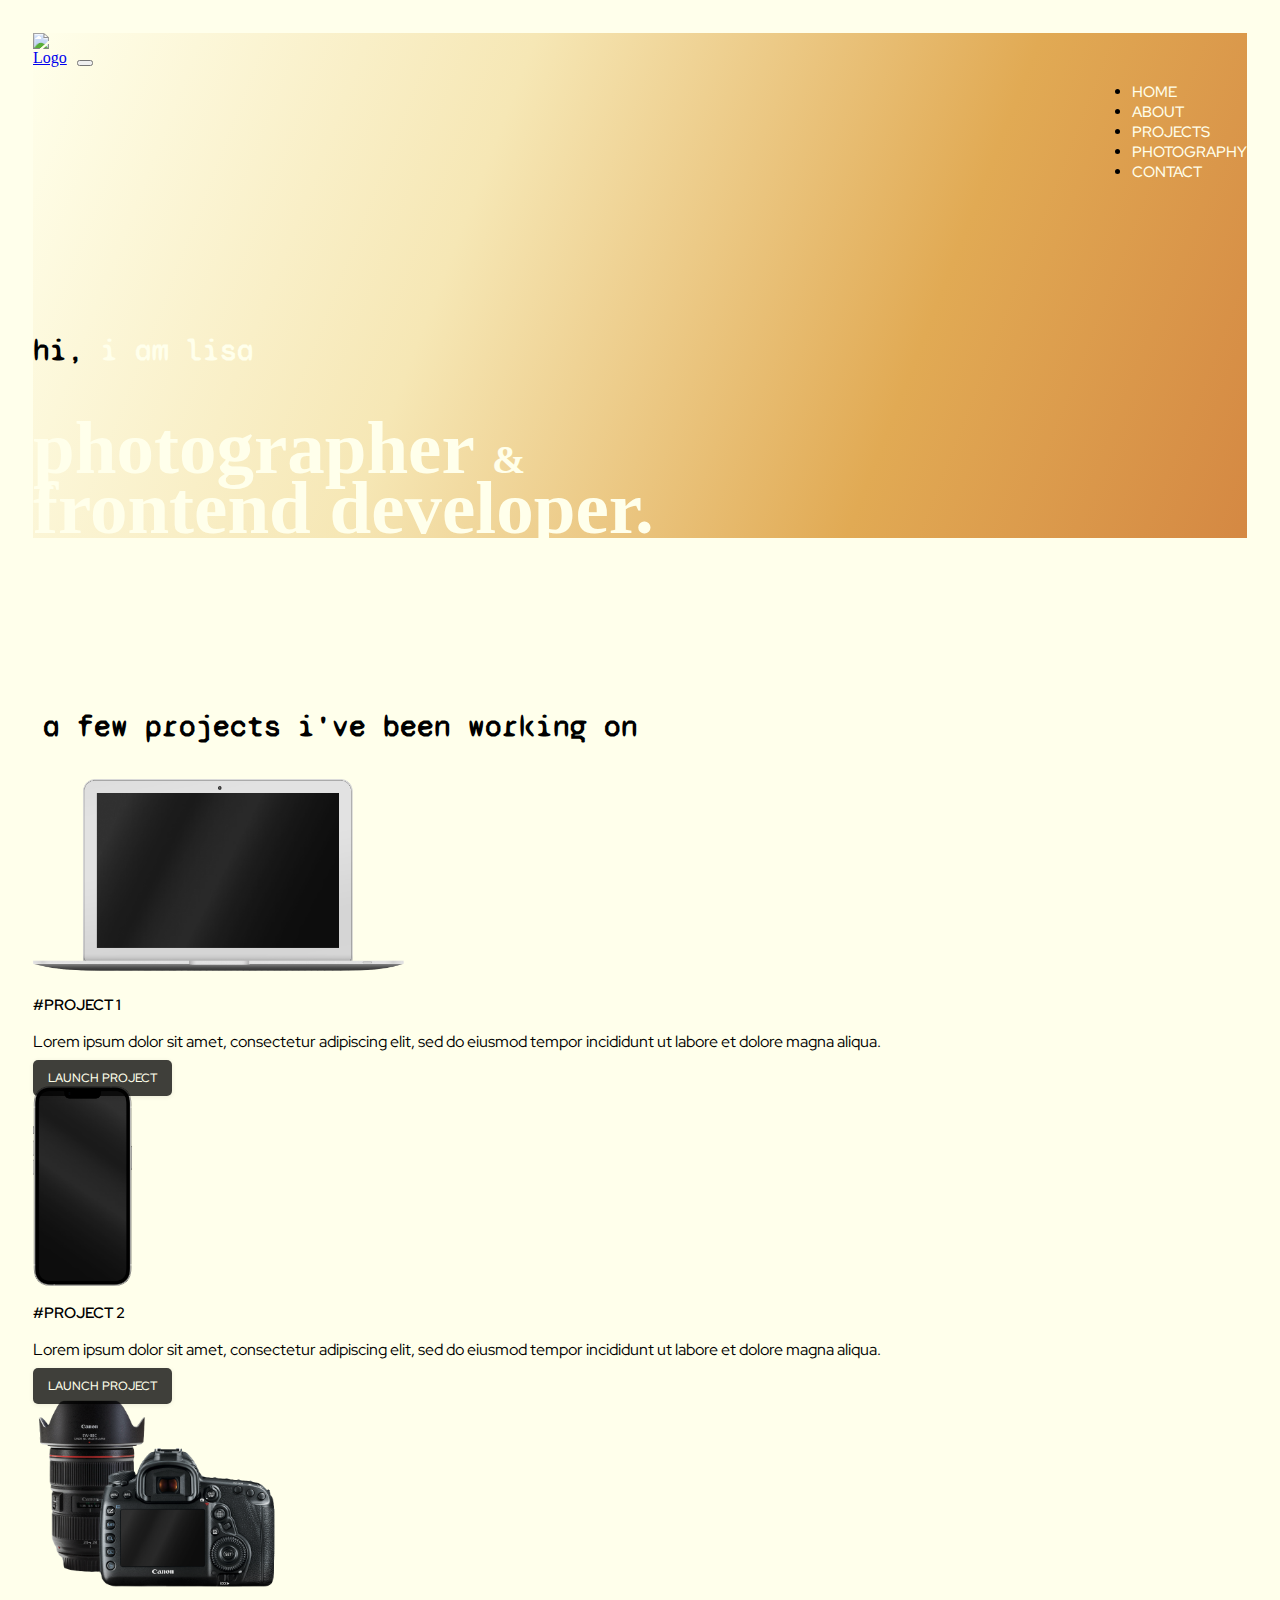
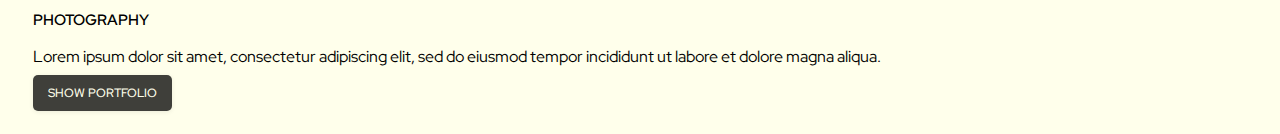
==== index.html @ 89e9486d "(index) html clean up" ====
<!DOCTYPE html>
<html lang="en">
  <head>
    <meta charset="UTF-8" />
    <meta name="viewport" content="width=device-width, initial-scale=1.0" />
    <link
      href="https://cdn.jsdelivr.net/npm/bootstrap@5.3.2/dist/css/bootstrap.min.css"
      rel="stylesheet"
      integrity="sha384-T3c6CoIi6uLrA9TneNEoa7RxnatzjcDSCmG1MXxSR1GAsXEV/Dwwykc2MPK8M2HN"
      crossorigin="anonymous"
    />
    <link rel="preconnect" href="https://fonts.googleapis.com" />
    <link rel="preconnect" href="https://fonts.gstatic.com" crossorigin />
    <link
      href="https://fonts.googleapis.com/css2?family=Gabarito&family=Playfair+Display:wght@400;500;600;700;800;900&family=Red+Hat+Display:wght@400;500&family=Syne+Mono&display=swap"
      rel="stylesheet"
    />
    <link rel="stylesheet" href="app.css" />
    <title>Document</title>
    <script
      src="https://cdn.jsdelivr.net/npm/bootstrap@5.3.2/dist/js/bootstrap.bundle.min.js"
      integrity="sha384-C6RzsynM9kWDrMNeT87bh95OGNyZPhcTNXj1NW7RuBCsyN/o0jlpcV8Qyq46cDfL"
      crossorigin="anonymous"
    ></script>
    <script
      src="https://kit.fontawesome.com/3fcf0af6ca.js"
      crossorigin="anonymous"
    ></script>
  </head>
  <body>
    <div class="top-gradient">
      <header>
        <nav class="navbar navbar-expand-lg">
          <div class="container-fluid">
            <a class="navbar-brand" href="index.html"
              ><img
                class="logo"
                src="https://s3.amazonaws.com/shecodesio-production/uploads/files/000/099/005/original/lv-logo.png?1696436280"
                alt="Logo"
            /></a>
            <button
              class="navbar-toggler"
              type="button"
              data-bs-toggle="collapse"
              data-bs-target="#navbarNav"
              aria-controls="navbarNav"
              aria-expanded="false"
              aria-label="Toggle Navigation"
            >
              <span class="navbar-toggler-icon"></span>
            </button>
            <div class="collapse navbar-collapse" id="navbarNav">
              <ul class="navbar-nav text-end">
                <li class="nav-item">
                  <a class="nav-link" aria-current="page" href="index.html"
                    >Home</a
                  >
                </li>
                <li class="nav-item">
                  <a class="nav-link" aria-current="page" href="about.html"
                    >About</a
                  >
                </li>
                <li class="nav-item">
                  <a class="nav-link" aria-current="page" href="projects.html"
                    >Projects</a
                  >
                </li>
                <li class="nav-item">
                  <a
                    class="nav-link"
                    aria-current="page"
                    href="photography.html"
                    >Photography</a
                  >
                </li>
                <li class="nav-item">
                  <a
                    class="nav-link contact-link"
                    aria-current="page"
                    href="contact.html"
                    >Contact</a
                  >
                </li>
              </ul>
            </div>
          </div>
        </nav>
      </header>
      <main>
        <h2 class="main-headline"><span>Hi,</span> I am Lisa</h2>
        <h1 class="main-description">
          Photographer <small>&</small><br />
          Frontend Developer.
        </h1>
      </main>
    </div>
    <div class="code-container">
      <div class="row">
        <div class="col d-none d-md-block">
          <i class="fa-brands fa-html5"></i>
        </div>
        <div class="col d-none d-md-block">
          <i class="fa-brands fa-css3-alt"></i>
        </div>
        <div class="col d-none d-md-block">
          <i class="fa-brands fa-square-js"></i>
        </div>
        <div class="col d-none d-md-block">
          <i class="fa-brands fa-bootstrap"></i>
        </div>
        <div class="col d-none d-md-block">
          <i class="fa-brands fa-github"></i>
        </div>
      </div>
    </div>
    <h2 class="previews-headline">A Few Projects I've Been Working On</h2>
    <div class="preview-container">
      <div class="row">
        <div class="col-lg">
          <img class="preview-image" src="images/laptop.png" alt="Laptop" />
          <h2 class="preview-headline">#Project 1</h2>
          <p class="preview-paragraph">
            Lorem ipsum dolor sit amet, consectetur adipiscing elit, sed do
            eiusmod tempor incididunt ut labore et dolore magna aliqua.
          </p>
          <a class="buttons" href="">Launch Project</a>
        </div>
        <div class="col-lg">
          <img class="preview-image" src="images/iphone.png" alt="iPhone" />
          <h2 class="preview-headline">#Project 2</h2>
          <p class="preview-paragraph">
            Lorem ipsum dolor sit amet, consectetur adipiscing elit, sed do
            eiusmod tempor incididunt ut labore et dolore magna aliqua.
          </p>
          <a class="buttons" href="">Launch Project</a>
        </div>
        <div class="col-lg">
          <img class="preview-image" src="images/camera.png" alt="Camera" />
          <h2 class="preview-headline">Photography</h2>
          <p class="preview-paragraph">
            Lorem ipsum dolor sit amet, consectetur adipiscing elit, sed do
            eiusmod tempor incididunt ut labore et dolore magna aliqua.
          </p>
          <a class="buttons" href="">Show Portfolio</a>
        </div>
      </div>
    </div>
  </body>
</html>
---- app.css ----
@font-face {
  font-family: Tangerine, serif;
  src: url("Tangerine.otf");
}

:root {
  --primary-black: #000000;
  --primary-white: #ffffeb;
  --font-family-heading: "Tangerine", cursive;
  --font-family-sub-heading: "Syne Mono", monospace;
  --font-family-paragraph: "Red Hat Display", sans-serif;
  --box-shadow: 0 1px 4px rgba(0, 0, 0, 0.1);
}

body {
  background: var(--primary-white);
  border: 25px solid #ffffeb;
}

.top-gradient {
  background-image: linear-gradient(
    111.25deg,
    #ffffeb 0%,
    #f6e7b5 25%,
    #e1aa54 50%,
    #c25528 100%
  );
  background-size: 150%;
  animation: gradientAnimation 20s ease infinite;
}

@keyframes gradientAnimation {
  0% {
    background-position: 0% 50%;
  }
  50% {
    background-position: 100% 50%;
  }
  100% {
    background-position: 0% 50%;
  }
}

.logo {
  max-width: 40px;
}

.logo:hover {
  cursor: context-menu;
}

.navbar-collapse {
  display: flex;
  justify-content: flex-end;
}

.navbar-nav {
  font-family: var(--font-family-paragraph);
  font-size: 15px;
  font-weight: 500;
  gap: 30px;
  text-transform: uppercase;
}

.nav-link {
  color: var(--primary-white);
  text-decoration: none;
}

.nav-link:hover {
  color: var(--primary-white);
  cursor: pointer;
  opacity: 0.5;
  transition: all 500ms ease-in-out;
}

.about-nav-link {
  color: var(--primary-black);
}

.about-nav-link:hover {
  color: var(--primary-black);
}

main {
  margin: 135px 0;
}

.main-headline {
  color: var(--primary-white);
  font-family: var(--font-family-sub-heading);
  font-size: 30px;
  text-transform: lowercase;
}

.main-description,
.contact-headline {
  color: var(--primary-white);
  font-family: var(--font-family-heading);
  font-size: 75px;
  line-height: 0.8;
  text-transform: lowercase;
}

.main-headline:hover,
.main-description:hover {
  cursor: context-menu;
}

span {
  color: var(--primary-black);
}

small {
  font-size: 40px;
}

.code-container {
  display: flex;
  justify-content: center;
}

.code-container .row {
  gap: 75px;
}

.code-container i {
  font-size: 40px;
}

.code-container i:hover {
  cursor: pointer;
  transform: scale(1.5);
  transition: all 500ms ease-in-out;
}

.preview-container,
.projects-container {
  display: flex;
  justify-content: center;
  flex-direction: column;
}

.previews-headline {
  font-family: var(--font-family-sub-heading);
  font-size: 30px;
  padding: 10px;
  text-transform: lowercase;
}

.preview-container .row,
.projects-container .row {
  gap: 50px;
}

.preview-image {
  max-width: 400px;
  max-height: 200px;
}

.project-image {
  max-width: 300px;
  box-shadow: var(--box-shadow);
}

.project-image:hover {
  transform: scale(1.3);
  transition: all 500ms ease-in-out;
}

.preview-headline,
.project-headline,
.contact-description {
  font-family: var(--font-family-paragraph);
  font-size: 15px;
  font-weight: 600;
  text-transform: uppercase;
}

.preview-paragraph,
.project-paragraph,
.contact-paragraph {
  font-family: var(--font-family-paragraph);
}

.buttons {
  background: var(--primary-black);
  border-radius: 5px;
  box-shadow: var(--box-shadow);
  color: var(--primary-white);
  font-family: var(--font-family-paragraph);
  font-size: 12px;
  font-weight: 500;
  opacity: 0.75;
  padding: 10px 15px;
  text-decoration: none;
  text-transform: uppercase;
}

.buttons:hover {
  cursor: pointer;
  opacity: 1;
  transition: all 500ms ease-in-out;
}

.about-container {
  display: flex;
  justify-content: center;
}

.about-container .row {
  align-items: center;
  margin: 0 100px;
}

.about-headline,
.projects-headline {
  color: var(--primary-black);
  font-family: var(--font-family-heading);
  font-size: 50px;
  line-height: 0.8;
  text-transform: lowercase;
}

.about-paragraph,
.project-paragraph {
  font-family: var(--font-family-paragraph);
  opacity: 0.75;
}

.about-paragraph:hover,
.project-paragraph:hover {
  cursor: context-menu;
  opacity: 1;
  transform: scale(1.015);
  transition: all 500ms ease-in-out;
}

.profile-image {
  border-radius: 50% 50% 0 0;
  box-shadow: var(--box-shadow);
  max-width: 325px;
}

.contact-container i {
  font-size: 40px;
}

.contact-container i:hover {
  cursor: pointer;
  transform: scale(1.5);
  transition: all 500ms ease-in-out;
}

.contact-container {
  display: flex;
  justify-content: center;
}

.contact-container .row {
  align-items: center;
  text-align: center;
  gap: 100px;
}

.contact-container a {
  text-decoration: none;
  color: var(--primary-black);
}

@media (max-width: 1150px) {
  .about-headline {
    font-size: 40px;
  }
}

@media (max-width: 991.5px) {
  .navbar-nav {
    gap: 5px;
    margin-top: 20px;
  }

  .main-about {
    margin: 25px 0;
  }

  .about-container .row {
    flex-direction: column-reverse;
  }

  .contact-container .row {
    gap: 0px;
  }
}

@media (max-width: 771.5px) {
  .main-description,
  .contact-headline {
    font-size: 55px;
  }
}

@media (max-width: 695px) {
  .about-headline {
    font-size: 30px;
  }
}

@media (max-width: 584.5px) {
  .main-headline {
    font-size: 20px;
  }

  .main-description,
  .contact-headline {
    font-size: 35px;
  }

  small {
    font-size: 25px;
  }
}
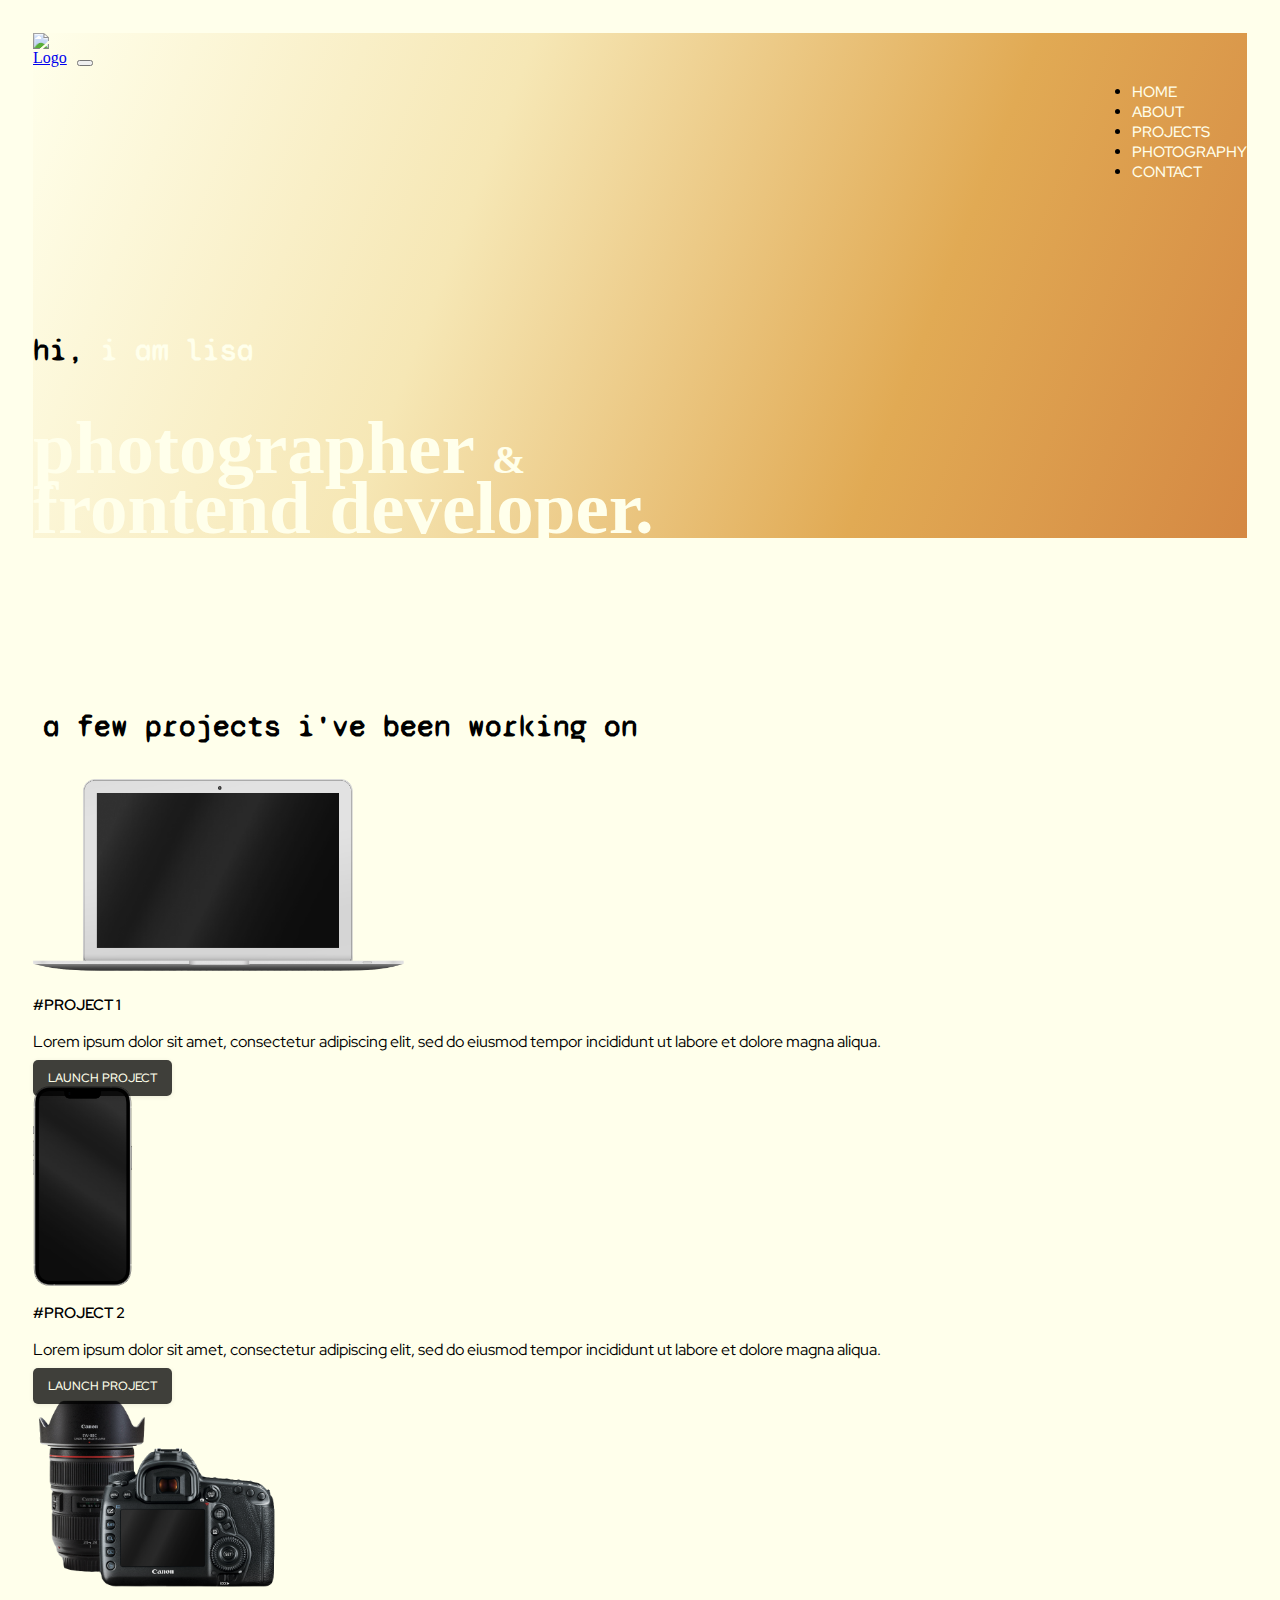
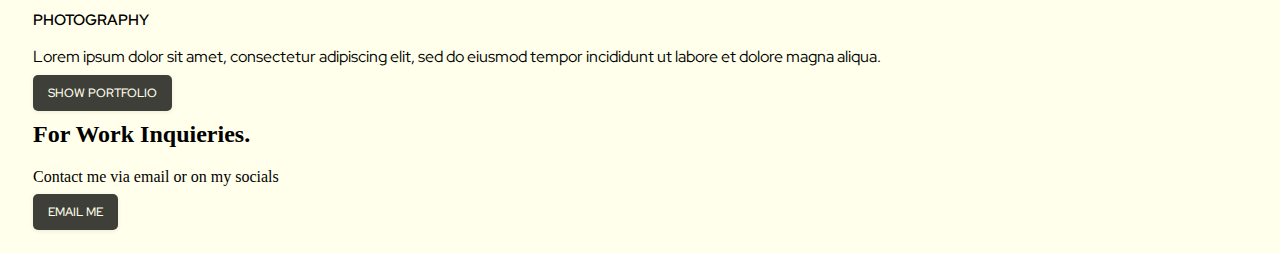
==== commit 7b593f8c: "footer added to all current html" ====
--- a/index.html
+++ b/index.html
@@ -124,7 +124,7 @@
             Lorem ipsum dolor sit amet, consectetur adipiscing elit, sed do
             eiusmod tempor incididunt ut labore et dolore magna aliqua.
           </p>
-          <a class="buttons" href="">Launch Project</a>
+          <a class="buttons m-2" href="">Launch Project</a>
         </div>
         <div class="col-lg">
           <img class="preview-image" src="images/iphone.png" alt="iPhone" />
@@ -133,7 +133,7 @@
             Lorem ipsum dolor sit amet, consectetur adipiscing elit, sed do
             eiusmod tempor incididunt ut labore et dolore magna aliqua.
           </p>
-          <a class="buttons" href="">Launch Project</a>
+          <a class="buttons m-2" href="">Launch Project</a>
         </div>
         <div class="col-lg">
           <img class="preview-image" src="images/camera.png" alt="Camera" />
@@ -142,9 +142,49 @@
             Lorem ipsum dolor sit amet, consectetur adipiscing elit, sed do
             eiusmod tempor incididunt ut labore et dolore magna aliqua.
           </p>
-          <a class="buttons" href="">Show Portfolio</a>
+          <a class="buttons m-2" href="">Show Portfolio</a>
         </div>
       </div>
     </div>
+    <footer>
+      <div class="footer-container">
+        <div class="row">
+          <div class="col-md">
+            <h2 class="footer-headline">For Work Inquieries.</h2>
+            <p class="footer-paragraph">
+              Contact me via email or on my socials
+              <i class="fa-solid fa-arrow-right-long"></i>
+            </p>
+          </div>
+          <div class="col-md">
+            <a
+              href="mailto:lisa_candemyr@hotmail.com"
+              target="_blank"
+              rel="noreferrer"
+              class="buttons"
+              >Email Me</a
+            >
+            <a
+              href="https://www.linkedin.com/in/lisa-candemyr/"
+              target="_blank"
+              rel="noreferrer"
+              ><i class="fa-brands fa-linkedin socials"></i
+            ></a>
+            <a
+              href="https://www.facebook.com/lisacandemyr"
+              target="_blank"
+              rel="noreferrer"
+              ><i class="fa-brands fa-facebook socials"></i
+            ></a>
+            <a
+              href="https://www.instagram.com/lisacandemyr"
+              target="_blank"
+              rel="noreferrer"
+              ><i class="fa-brands fa-instagram socials"></i
+            ></a>
+          </div>
+        </div>
+      </div>
+    </footer>
   </body>
 </html>
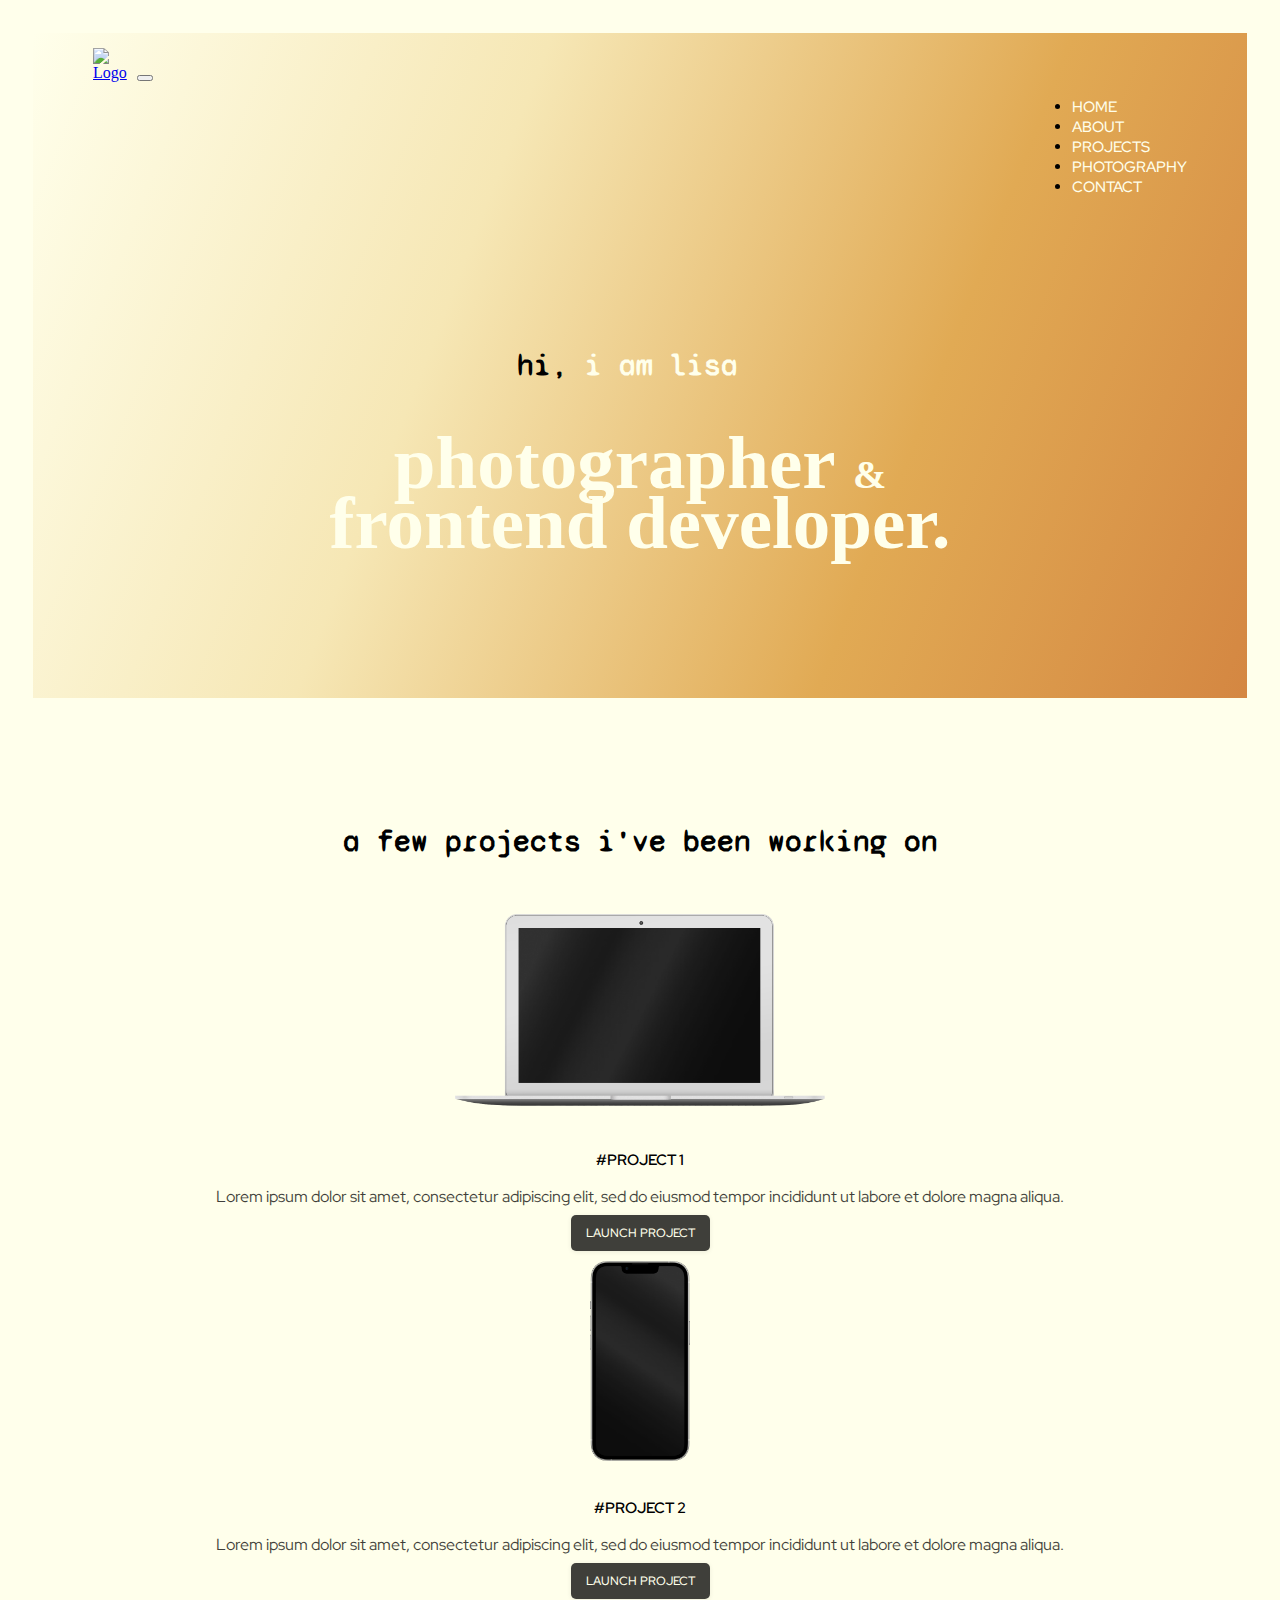
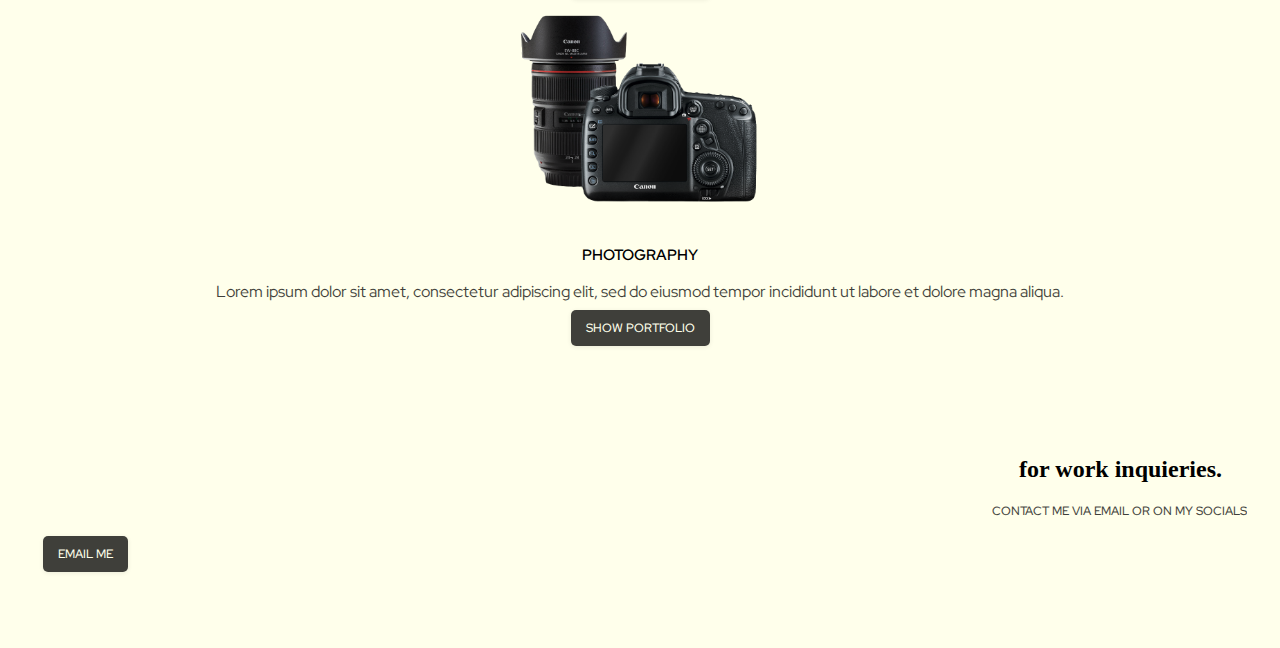
==== commit c5a6c209: "css clean up" ====
--- a/index.html
+++ b/index.html
@@ -75,10 +75,7 @@
                   >
                 </li>
                 <li class="nav-item">
-                  <a
-                    class="nav-link contact-link"
-                    aria-current="page"
-                    href="contact.html"
+                  <a class="nav-link" aria-current="page" href="contact.html"
                     >Contact</a
                   >
                 </li>
@@ -118,7 +115,11 @@
     <div class="preview-container">
       <div class="row">
         <div class="col-lg">
-          <img class="preview-image" src="images/laptop.png" alt="Laptop" />
+          <img
+            class="img-fluid preview-image"
+            src="images/laptop.png"
+            alt="Laptop"
+          />
           <h2 class="preview-headline">#Project 1</h2>
           <p class="preview-paragraph">
             Lorem ipsum dolor sit amet, consectetur adipiscing elit, sed do
@@ -127,7 +128,11 @@
           <a class="buttons m-2" href="">Launch Project</a>
         </div>
         <div class="col-lg">
-          <img class="preview-image" src="images/iphone.png" alt="iPhone" />
+          <img
+            class="img-fluid preview-image"
+            src="images/iphone.png"
+            alt="iPhone"
+          />
           <h2 class="preview-headline">#Project 2</h2>
           <p class="preview-paragraph">
             Lorem ipsum dolor sit amet, consectetur adipiscing elit, sed do
@@ -136,7 +141,11 @@
           <a class="buttons m-2" href="">Launch Project</a>
         </div>
         <div class="col-lg">
-          <img class="preview-image" src="images/camera.png" alt="Camera" />
+          <img
+            class="img-fluid preview-image"
+            src="images/camera.png"
+            alt="Camera"
+          />
           <h2 class="preview-headline">Photography</h2>
           <p class="preview-paragraph">
             Lorem ipsum dolor sit amet, consectetur adipiscing elit, sed do
--- a/app.css
+++ b/app.css
@@ -26,161 +26,12 @@
     #c25528 100%
   );
   background-size: 150%;
-  animation: gradientAnimation 20s ease infinite;
-}
-
-@keyframes gradientAnimation {
-  0% {
-    background-position: 0% 50%;
-  }
-  50% {
-    background-position: 100% 50%;
-  }
-  100% {
-    background-position: 0% 50%;
-  }
-}
-
-.logo {
-  max-width: 40px;
-}
-
-.logo:hover {
-  cursor: context-menu;
-}
-
-.navbar-collapse {
-  display: flex;
-  justify-content: flex-end;
-}
-
-.navbar-nav {
-  font-family: var(--font-family-paragraph);
-  font-size: 15px;
-  font-weight: 500;
-  gap: 30px;
-  text-transform: uppercase;
-}
-
-.nav-link {
-  color: var(--primary-white);
-  text-decoration: none;
-}
-
-.nav-link:hover {
-  color: var(--primary-white);
-  cursor: pointer;
-  opacity: 0.5;
-  transition: all 500ms ease-in-out;
-}
-
-.about-nav-link {
-  color: var(--primary-black);
-}
-
-.about-nav-link:hover {
-  color: var(--primary-black);
-}
-
-main {
-  margin: 135px 0;
-}
-
-.main-headline {
-  color: var(--primary-white);
-  font-family: var(--font-family-sub-heading);
-  font-size: 30px;
-  text-transform: lowercase;
-}
-
-.main-description,
-.contact-headline {
-  color: var(--primary-white);
-  font-family: var(--font-family-heading);
-  font-size: 75px;
-  line-height: 0.8;
-  text-transform: lowercase;
-}
-
-.main-headline:hover,
-.main-description:hover {
-  cursor: context-menu;
-}
-
-span {
-  color: var(--primary-black);
-}
-
-small {
-  font-size: 40px;
-}
-
-.code-container {
-  display: flex;
-  justify-content: center;
-}
-
-.code-container .row {
-  gap: 75px;
-}
-
-.code-container i {
-  font-size: 40px;
-}
-
-.code-container i:hover {
-  cursor: pointer;
-  transform: scale(1.5);
-  transition: all 500ms ease-in-out;
-}
-
-.preview-container,
-.projects-container {
-  display: flex;
-  justify-content: center;
-  flex-direction: column;
-}
-
-.previews-headline {
-  font-family: var(--font-family-sub-heading);
-  font-size: 30px;
+  animation: gradientAnimation 10s ease infinite;
   padding: 10px;
-  text-transform: lowercase;
-}
-
-.preview-container .row,
-.projects-container .row {
-  gap: 50px;
-}
-
-.preview-image {
-  max-width: 400px;
-  max-height: 200px;
-}
-
-.project-image {
-  max-width: 300px;
-  box-shadow: var(--box-shadow);
-}
-
-.project-image:hover {
-  transform: scale(1.3);
-  transition: all 500ms ease-in-out;
-}
-
-.preview-headline,
-.project-headline,
-.contact-description {
-  font-family: var(--font-family-paragraph);
-  font-size: 15px;
-  font-weight: 600;
-  text-transform: uppercase;
-}
-
-.preview-paragraph,
-.project-paragraph,
-.contact-paragraph {
-  font-family: var(--font-family-paragraph);
+}
+
+.top-space {
+  padding: 10px;
 }
 
 .buttons {
@@ -203,32 +54,235 @@
   transition: all 500ms ease-in-out;
 }
 
+.navbar {
+  margin: 5px 50px;
+}
+
+.logo {
+  max-width: 40px;
+}
+
+.logo:hover {
+  cursor: context-menu;
+}
+
+.navbar-collapse {
+  display: flex;
+  justify-content: flex-end;
+}
+
+.navbar-nav {
+  font-family: var(--font-family-paragraph);
+  font-size: 15px;
+  font-weight: 500;
+  gap: 30px;
+  text-transform: uppercase;
+}
+
+.nav-link {
+  color: var(--primary-white);
+  text-decoration: none;
+}
+
+.nav-link:hover {
+  color: var(--primary-white);
+  cursor: pointer;
+  opacity: 0.5;
+  transition: all 500ms ease-in-out;
+}
+
+.second-nav-link {
+  color: var(--primary-black);
+}
+
+.second-nav-link:hover {
+  color: var(--primary-black);
+}
+
+main {
+  margin: 135px 0;
+}
+
+.main-headline {
+  color: var(--primary-white);
+  font-family: var(--font-family-sub-heading);
+  font-size: 30px;
+  margin: 0 25px 15px 0;
+  text-align: center;
+  text-transform: lowercase;
+}
+
+.main-description {
+  color: var(--primary-white);
+  font-family: var(--font-family-heading);
+  font-size: 75px;
+  line-height: 0.8;
+  text-align: center;
+  text-transform: lowercase;
+}
+
+span {
+  color: var(--primary-black);
+}
+
+small {
+  font-size: 40px;
+}
+
+.code-container {
+  display: flex;
+  justify-content: center;
+  padding: 50px 0;
+}
+
+.code-container .row {
+  gap: 75px;
+}
+
+.code-container i {
+  font-size: 40px;
+}
+
+.code-container i:hover {
+  cursor: context-menu;
+  transform: scale(1.5);
+  transition: all 500ms ease-in-out;
+}
+
+.previews-headline {
+  font-family: var(--font-family-sub-heading);
+  font-size: 30px;
+  padding-bottom: 10px;
+  text-align: center;
+  text-transform: lowercase;
+}
+
+.preview-container {
+  display: flex;
+  flex-direction: column;
+  justify-content: center;
+}
+
+.preview-container .row {
+  gap: 50px;
+  text-align: center;
+}
+
+.preview-container .col-lg {
+  min-width: 400px;
+}
+
+.preview-headline {
+  font-family: var(--font-family-paragraph);
+  font-size: 15px;
+  font-weight: 600;
+  text-transform: uppercase;
+}
+
+.preview-paragraph {
+  font-family: var(--font-family-paragraph);
+  opacity: 0.75;
+}
+
+.preview-paragraph:hover {
+  cursor: context-menu;
+  opacity: 1;
+  transform: scale(1.015);
+  transition: all 500ms ease-in-out;
+}
+
+.preview-image {
+  margin: 20px;
+  max-height: 200px;
+  max-width: 400px;
+}
+
 .about-container {
   display: flex;
   justify-content: center;
+  margin-top: 135px;
 }
 
 .about-container .row {
   align-items: center;
   margin: 0 100px;
-}
-
-.about-headline,
-.projects-headline {
+  text-align: center;
+}
+
+.about-headline {
   color: var(--primary-black);
   font-family: var(--font-family-heading);
   font-size: 50px;
   line-height: 0.8;
-  text-transform: lowercase;
-}
-
-.about-paragraph,
+  margin-bottom: 20px;
+  text-align: center;
+  text-transform: lowercase;
+}
+
+.about-paragraph {
+  font-family: var(--font-family-paragraph);
+  margin-bottom: 20px;
+  opacity: 0.75;
+}
+
+.about-paragraph:hover {
+  cursor: context-menu;
+  opacity: 1;
+  transform: scale(1.015);
+  transition: all 500ms ease-in-out;
+}
+
+.profile-image {
+  border-radius: 50% 50% 0 0;
+  box-shadow: var(--box-shadow);
+  max-width: 325px;
+}
+
+.projects-headline {
+  color: var(--primary-black);
+  font-family: var(--font-family-heading);
+  font-size: 50px;
+  line-height: 0.8;
+  margin: 135px 20px 0 20px;
+  text-transform: lowercase;
+  text-align: center;
+}
+
+.projects-container {
+  display: flex;
+  flex-direction: column;
+  justify-content: center;
+}
+
+.projects-container .row {
+  gap: 50px;
+  margin: 15px;
+  text-align: center;
+}
+
+.project-image {
+  box-shadow: var(--box-shadow);
+  margin: 20px;
+  max-width: 300px;
+}
+
+.project-image:hover {
+  transform: scale(1.1);
+  transition: all 500ms ease-in-out;
+}
+
+.project-headline {
+  font-family: var(--font-family-paragraph);
+  font-size: 15px;
+  font-weight: 600;
+  text-transform: uppercase;
+}
+
 .project-paragraph {
   font-family: var(--font-family-paragraph);
   opacity: 0.75;
 }
 
-.about-paragraph:hover,
 .project-paragraph:hover {
   cursor: context-menu;
   opacity: 1;
@@ -236,36 +290,59 @@
   transition: all 500ms ease-in-out;
 }
 
-.profile-image {
-  border-radius: 50% 50% 0 0;
-  box-shadow: var(--box-shadow);
-  max-width: 325px;
-}
-
-.contact-container i {
-  font-size: 40px;
-}
-
-.contact-container i:hover {
+.contact-headline {
+  color: var(--primary-white);
+  font-family: var(--font-family-heading);
+  font-size: 75px;
+  line-height: 0.8;
+  text-align: center;
+  text-transform: lowercase;
+}
+
+.footer-container {
+  display: flex;
+  flex-direction: column;
+  justify-content: center;
+  margin: 100px 0 50px 0;
+}
+
+.footer-container .row {
+  align-items: center;
+  gap: 80px;
+}
+
+.footer-headline {
+  color: var(--primary-black);
+  font-family: var(--font-family-heading);
+  margin-right: 25px;
+  text-align: right;
+  text-transform: lowercase;
+}
+
+.footer-paragraph {
+  font-family: var(--font-family-paragraph);
+  font-size: 12px;
+  font-weight: 500;
+  opacity: 0.75;
+  text-align: right;
+  text-transform: uppercase;
+}
+
+footer a {
+  color: var(--primary-black);
+  font-size: 30px;
+  margin: 10px;
+}
+
+footer .socials {
+  position: relative;
+  top: 7px;
+}
+
+footer i:hover {
   cursor: pointer;
   transform: scale(1.5);
   transition: all 500ms ease-in-out;
-}
-
-.contact-container {
-  display: flex;
-  justify-content: center;
-}
-
-.contact-container .row {
-  align-items: center;
-  text-align: center;
-  gap: 100px;
-}
-
-.contact-container a {
-  text-decoration: none;
-  color: var(--primary-black);
 }
 
 @media (max-width: 1150px) {
@@ -280,7 +357,7 @@
     margin-top: 20px;
   }
 
-  .main-about {
+  .about-container {
     margin: 25px 0;
   }
 
@@ -288,8 +365,8 @@
     flex-direction: column-reverse;
   }
 
-  .contact-container .row {
-    gap: 0px;
+  .profile-image {
+    margin-bottom: 30px;
   }
 }
 
@@ -298,6 +375,28 @@
   .contact-headline {
     font-size: 55px;
   }
+
+  .previews-headline {
+    font-size: 25px;
+    margin-top: -50px;
+  }
+
+  .footer-container {
+    text-align: center;
+  }
+
+  .footer-container .row {
+    gap: 5px;
+  }
+
+  .footer-headline {
+    margin-right: 0;
+    text-align: center;
+  }
+
+  .footer-paragraph {
+    text-align: center;
+  }
 }
 
 @media (max-width: 695px) {
@@ -319,4 +418,54 @@
   small {
     font-size: 25px;
   }
-}
+
+  .previews-headline {
+    font-size: 20px;
+  }
+
+  .preview-image {
+    margin: 20px;
+    max-height: 200px;
+    max-width: 250px;
+  }
+
+  .preview-container .col-lg {
+    min-width: 300px;
+  }
+
+  .project-image {
+    margin: 0 0 10px 0;
+    max-width: 250px;
+  }
+
+  .footer-container {
+    justify-content: center;
+  }
+}
+
+@media (max-width: 400px) {
+  .main-description,
+  .contact-headline {
+    font-size: 25px;
+  }
+
+  .previews-headline {
+    font-size: 15px;
+  }
+
+  .projects-headline {
+    font-size: 40px;
+  }
+}
+
+@keyframes gradientAnimation {
+  0% {
+    background-position: 0% 50%;
+  }
+  50% {
+    background-position: 100% 50%;
+  }
+  100% {
+    background-position: 0% 50%;
+  }
+}
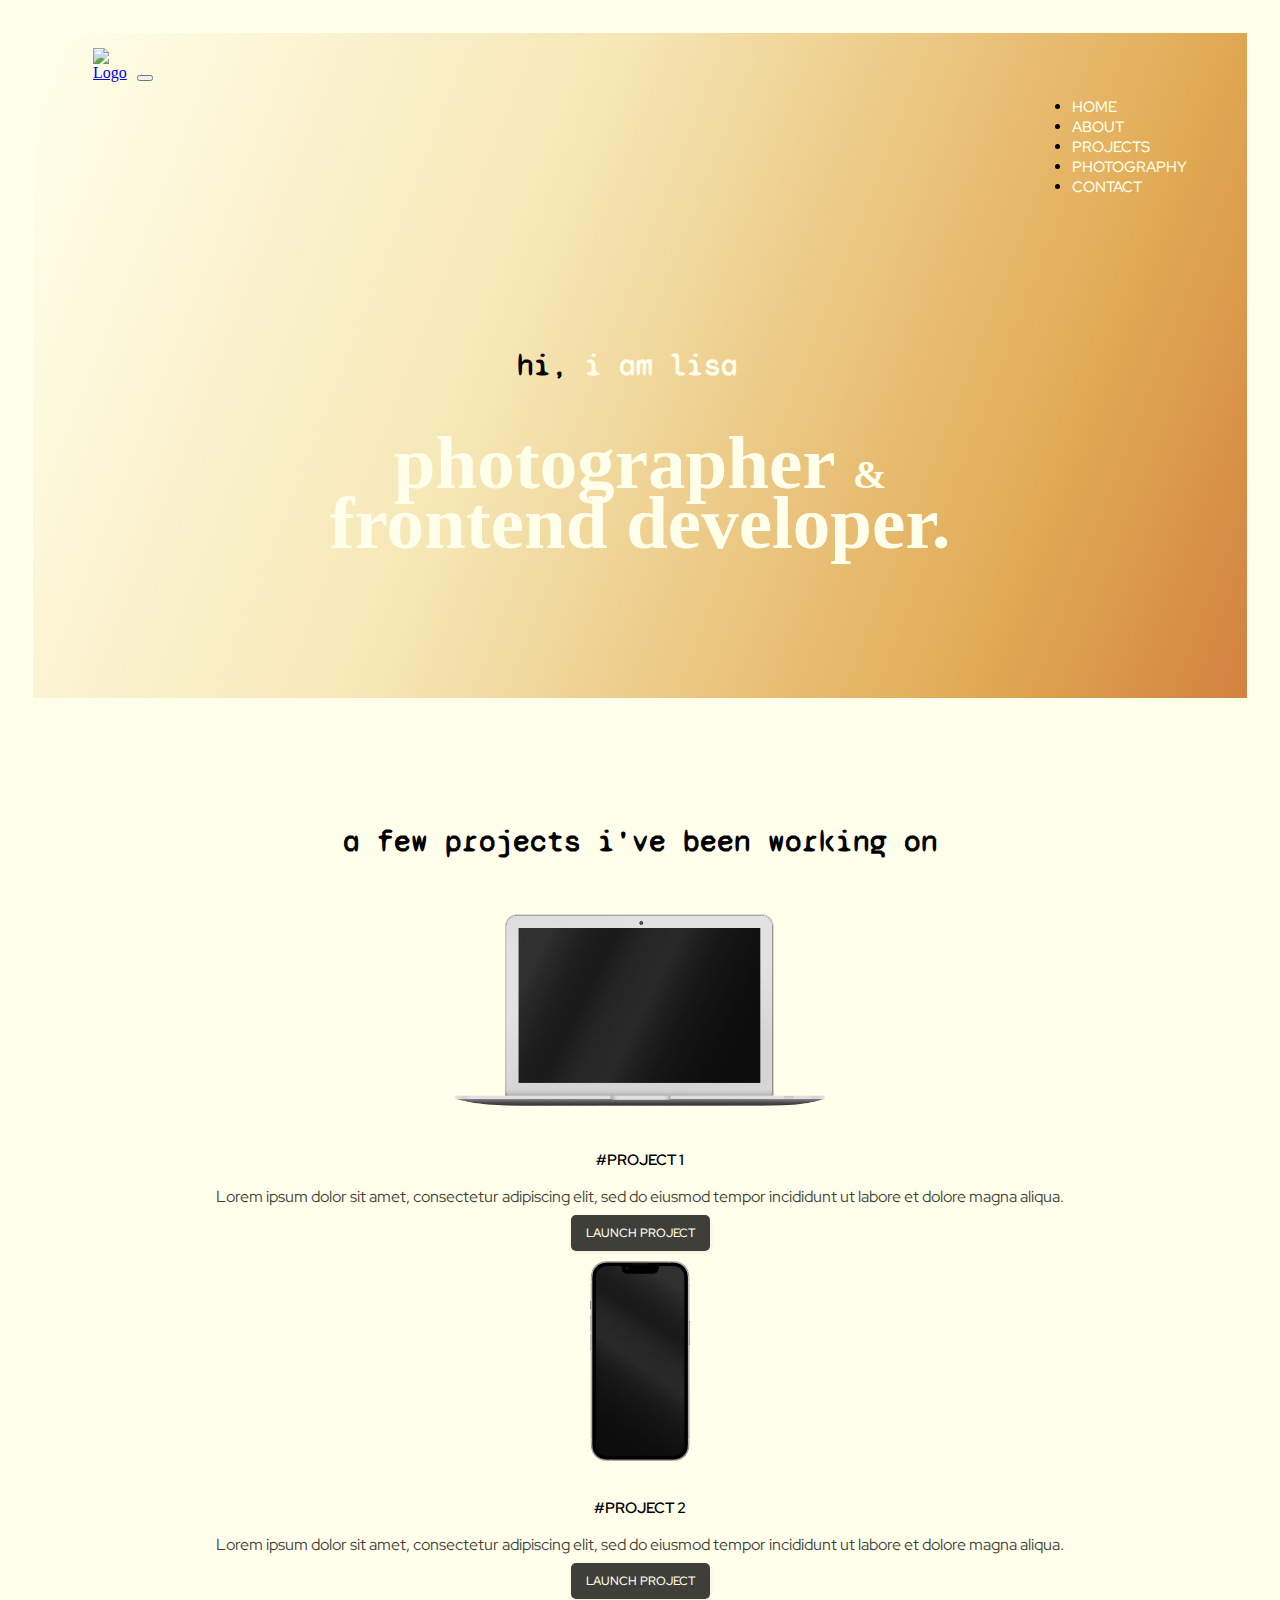
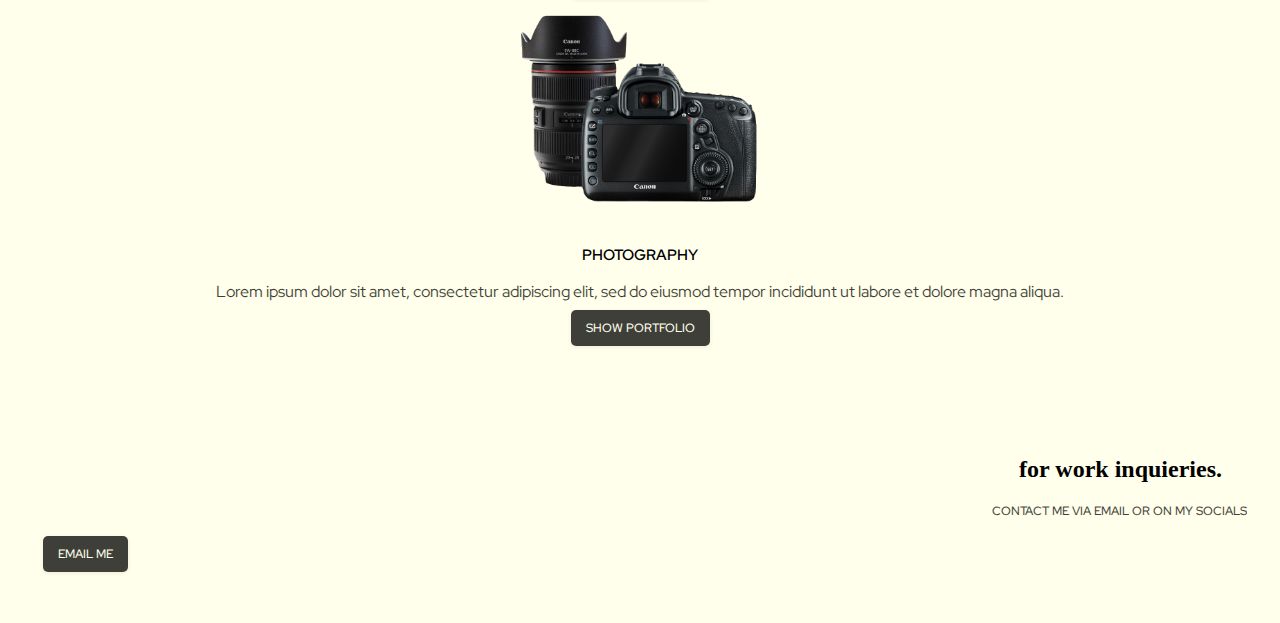
==== commit 51d5c553: "photos added to greenwich market" ====
--- a/index.html
+++ b/index.html
@@ -151,7 +151,7 @@
             Lorem ipsum dolor sit amet, consectetur adipiscing elit, sed do
             eiusmod tempor incididunt ut labore et dolore magna aliqua.
           </p>
-          <a class="buttons m-2" href="">Show Portfolio</a>
+          <a class="buttons m-2" href="photography.html">Show Portfolio</a>
         </div>
       </div>
     </div>
--- a/app.css
+++ b/app.css
@@ -23,9 +23,10 @@
     #ffffeb 0%,
     #f6e7b5 25%,
     #e1aa54 50%,
-    #c25528 100%
+    #c25528 75%,
+    #a3221b 100%
   );
-  background-size: 150%;
+  background-size: 175%;
   animation: gradientAnimation 10s ease infinite;
   padding: 10px;
 }
@@ -63,7 +64,7 @@
 }
 
 .logo:hover {
-  cursor: context-menu;
+  cursor: pointer;
 }
 
 .navbar-collapse {
@@ -145,7 +146,7 @@
 
 .code-container i:hover {
   cursor: context-menu;
-  transform: scale(1.5);
+  transform: scale(1.3);
   transition: all 500ms ease-in-out;
 }
 
@@ -236,6 +237,7 @@
   border-radius: 50% 50% 0 0;
   box-shadow: var(--box-shadow);
   max-width: 325px;
+  padding: 10px;
 }
 
 .projects-headline {
@@ -285,6 +287,72 @@
 
 .project-paragraph:hover {
   cursor: context-menu;
+  opacity: 1;
+  transform: scale(1.015);
+  transition: all 500ms ease-in-out;
+}
+
+.photography-headline {
+  color: var(--primary-black);
+  font-family: var(--font-family-heading);
+  font-size: 50px;
+  line-height: 0.8;
+  margin: 135px 20px 20px 20px;
+  text-transform: lowercase;
+  text-align: center;
+}
+
+.photography-container {
+  display: flex;
+  justify-content: center;
+}
+
+.photography-container .row {
+  text-align: center;
+}
+
+.card {
+  background: var(--primary-white);
+  border-style: none;
+  box-shadow: var(--box-shadow);
+  margin: 20px;
+  max-width: 300px;
+  padding: 10px;
+  text-align: center;
+  max-width: 18rem;
+  min-width: 11rem;
+}
+
+.card-title {
+  font-family: var(--font-family-sub-heading);
+  margin: 5px 0 15px 0;
+  text-align: center;
+  text-transform: lowercase;
+}
+
+.photo-container {
+  display: flex;
+  justify-content: center;
+  margin-top: 25px;
+}
+
+.photo-container .col-lg-2 {
+  padding: 0;
+}
+
+.photo-container img {
+  width: 100%;
+}
+
+.right-arrow {
+  color: var(--primary-black);
+  font-size: 50px;
+  margin: 25px 50px -75px 0;
+  text-align: right;
+}
+
+.right-arrow:hover {
+  cursor: pointer;
   opacity: 1;
   transform: scale(1.015);
   transition: all 500ms ease-in-out;
@@ -303,7 +371,7 @@
   display: flex;
   flex-direction: column;
   justify-content: center;
-  margin: 100px 0 50px 0;
+  margin: 100px 0 25px 0;
 }
 
 .footer-container .row {
@@ -332,6 +400,12 @@
   color: var(--primary-black);
   font-size: 30px;
   margin: 10px;
+  opacity: 0.75;
+}
+
+footer a:hover {
+  opacity: 1;
+  transition: all 750ms ease-in-out;
 }
 
 footer .socials {
@@ -341,13 +415,22 @@
 
 footer i:hover {
   cursor: pointer;
-  transform: scale(1.5);
-  transition: all 500ms ease-in-out;
+  transform: scale(1.3);
+  transition: all 500ms ease-in-out;
+}
+
+footer .fa-arrow-right-long:hover {
+  cursor: context-menu;
+  transform: none;
 }
 
 @media (max-width: 1150px) {
   .about-headline {
     font-size: 40px;
+  }
+
+  .card-title {
+    font-size: 14px;
   }
 }
 
@@ -368,6 +451,10 @@
   .profile-image {
     margin-bottom: 30px;
   }
+
+  .photography-container {
+    margin: 0 100px;
+  }
 }
 
 @media (max-width: 771.5px) {
@@ -438,6 +525,10 @@
     max-width: 250px;
   }
 
+  .photography-headline {
+    font-size: 35px;
+  }
+
   .footer-container {
     justify-content: center;
   }
@@ -453,8 +544,9 @@
     font-size: 15px;
   }
 
-  .projects-headline {
-    font-size: 40px;
+  .projects-headline,
+  .photography-headline {
+    font-size: 30px;
   }
 }
 
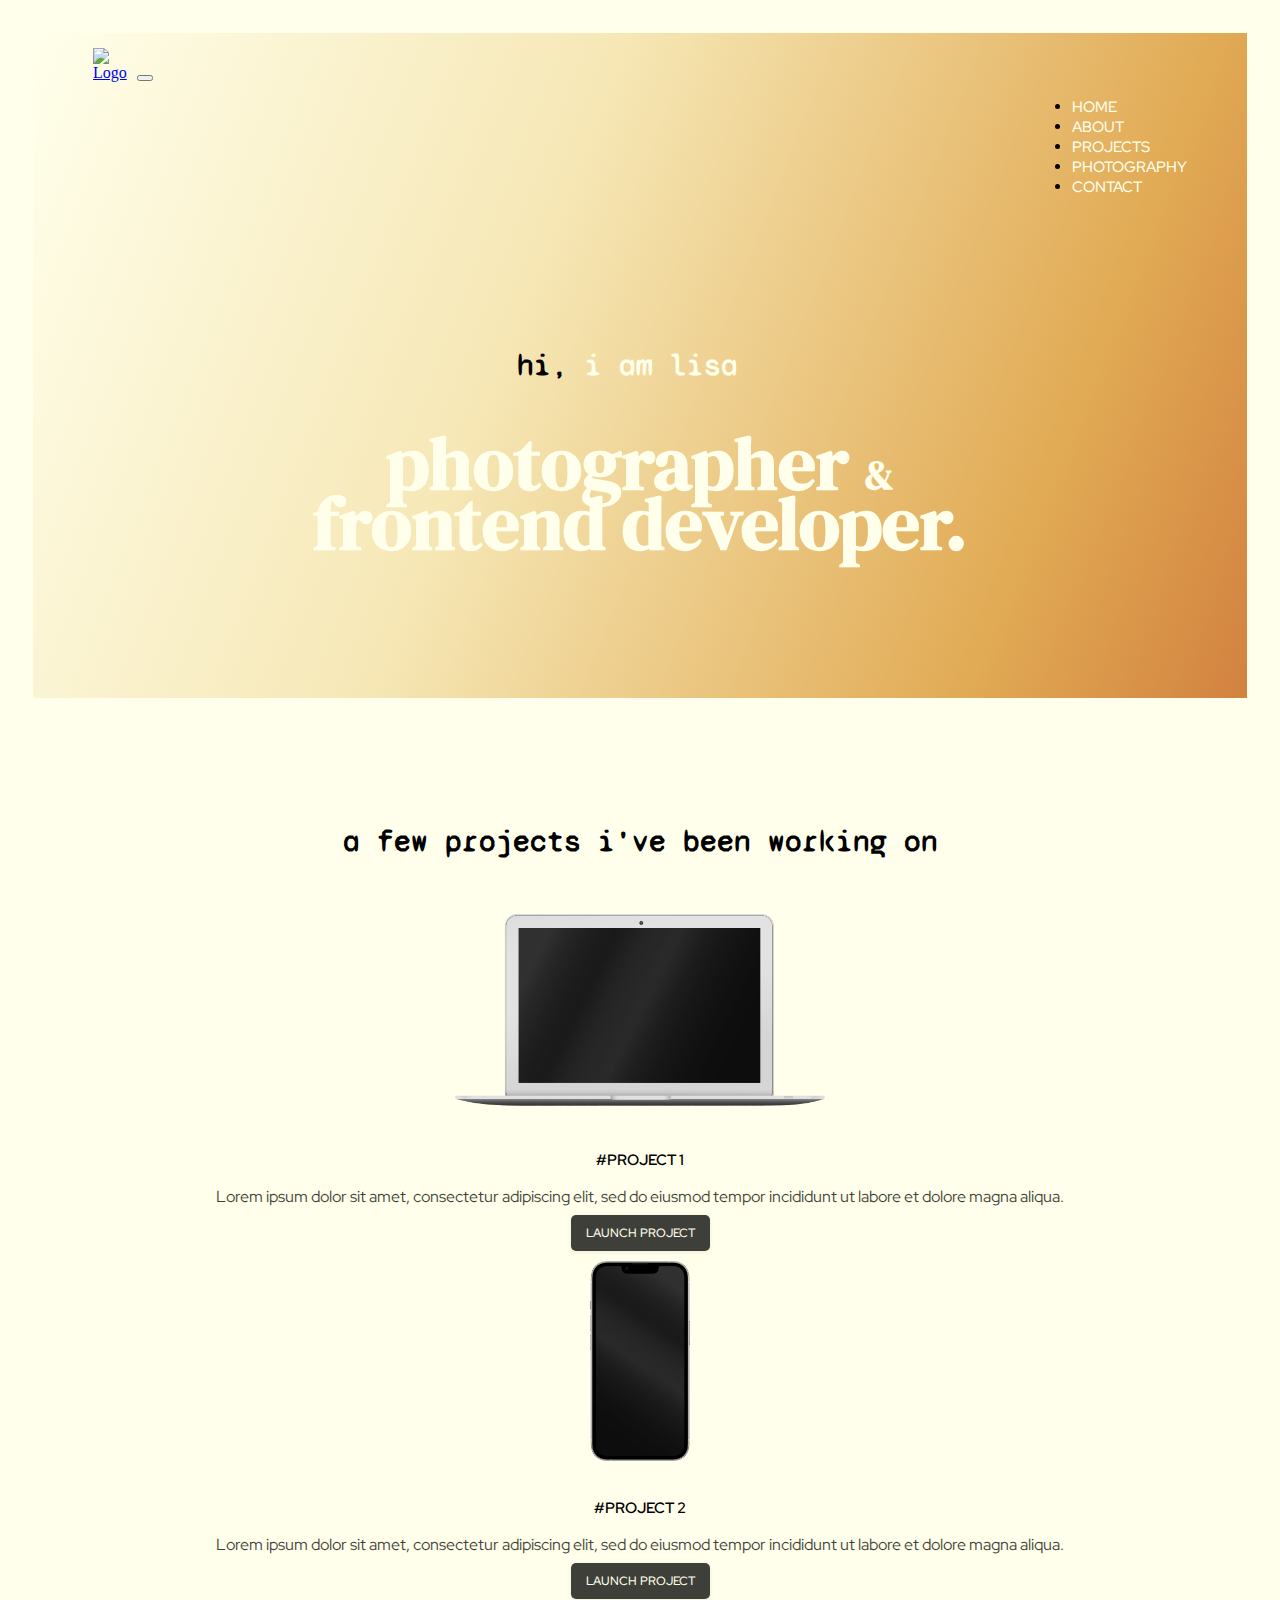
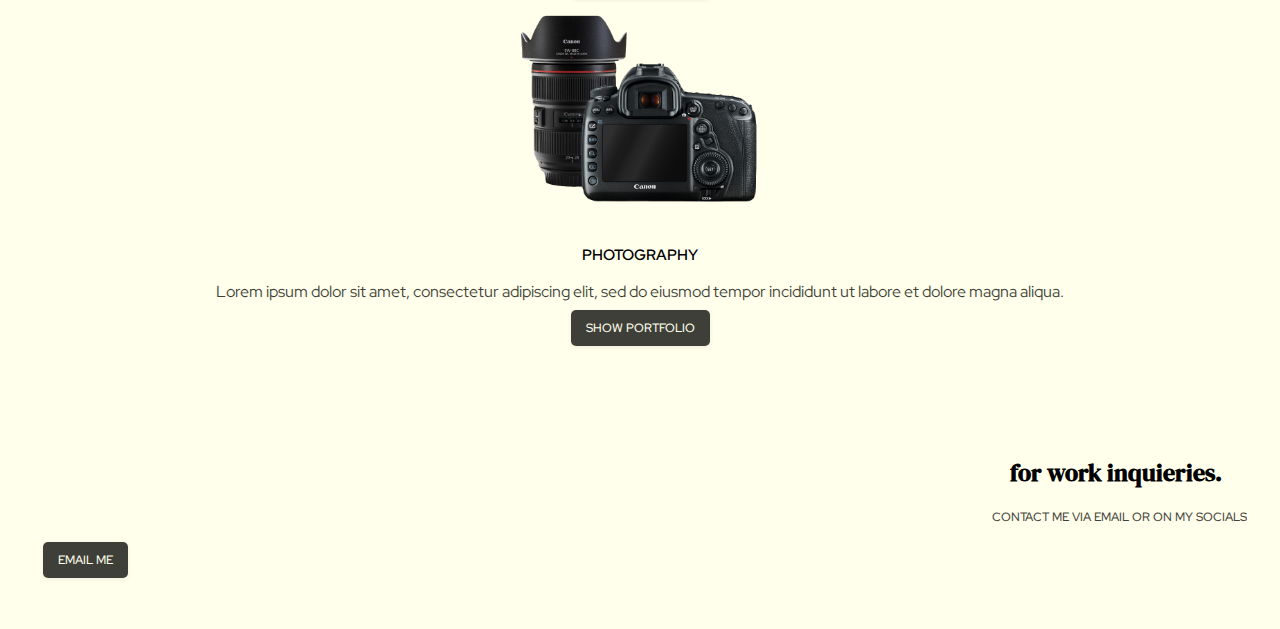
==== commit 788134a7: "added font style" ====
--- a/index.html
+++ b/index.html
@@ -11,8 +11,10 @@
     />
     <link rel="preconnect" href="https://fonts.googleapis.com" />
     <link rel="preconnect" href="https://fonts.gstatic.com" crossorigin />
+    <link rel="preconnect" href="https://fonts.googleapis.com" />
+    <link rel="preconnect" href="https://fonts.gstatic.com" crossorigin />
     <link
-      href="https://fonts.googleapis.com/css2?family=Gabarito&family=Playfair+Display:wght@400;500;600;700;800;900&family=Red+Hat+Display:wght@400;500&family=Syne+Mono&display=swap"
+      href="https://fonts.googleapis.com/css2?family=DM+Serif+Display&family=Playfair+Display:wght@400;500;700&family=Red+Hat+Display:wght@400;500&family=Syne+Mono&display=swap"
       rel="stylesheet"
     />
     <link rel="stylesheet" href="app.css" />
--- a/app.css
+++ b/app.css
@@ -1,12 +1,12 @@
 @font-face {
   font-family: Tangerine, serif;
-  src: url("Tangerine.otf");
+  src: url("Tangerine.ttf");
 }
 
 :root {
   --primary-black: #000000;
   --primary-white: #ffffeb;
-  --font-family-heading: "Tangerine", cursive;
+  --font-family-heading: "Tangerine", "DM Serif Display";
   --font-family-sub-heading: "Syne Mono", monospace;
   --font-family-paragraph: "Red Hat Display", sans-serif;
   --box-shadow: 0 1px 4px rgba(0, 0, 0, 0.1);
@@ -234,8 +234,9 @@
 }
 
 .profile-image {
+  background: var(--primary-white);
   border-radius: 50% 50% 0 0;
-  box-shadow: var(--box-shadow);
+  border: 1px solid #d2d2c2;
   max-width: 325px;
   padding: 10px;
 }
@@ -245,7 +246,7 @@
   font-family: var(--font-family-heading);
   font-size: 50px;
   line-height: 0.8;
-  margin: 135px 20px 0 20px;
+  margin: 65px 20px 0 20px;
   text-transform: lowercase;
   text-align: center;
 }
@@ -297,7 +298,7 @@
   font-family: var(--font-family-heading);
   font-size: 50px;
   line-height: 0.8;
-  margin: 135px 20px 20px 20px;
+  margin: 65px 20px 20px 20px;
   text-transform: lowercase;
   text-align: center;
 }
@@ -313,8 +314,7 @@
 
 .card {
   background: var(--primary-white);
-  border-style: none;
-  box-shadow: var(--box-shadow);
+  border-style: 1px solid #000;
   margin: 20px;
   max-width: 300px;
   padding: 10px;
@@ -340,18 +340,48 @@
   padding: 0;
 }
 
+.photo-container .col-md-4 {
+  padding: 0;
+}
+
 .photo-container img {
   width: 100%;
+  transform: translateY(30px);
+  transition: opacity 0.5s, transform 0.5s;
+}
+
+.image-fade-in {
+  opacity: 1;
+  transform: translateY(0);
+}
+
+.arrows {
+  display: flex;
+  justify-content: space-between;
+}
+
+.arrows .row {
+  align-items: center;
+}
+
+.left-arrow {
+  color: var(--primary-black);
+  font-size: 50px;
+  margin: 25px 0 -75px 50px;
+  padding-bottom: 25px;
+  text-align: left;
 }
 
 .right-arrow {
   color: var(--primary-black);
   font-size: 50px;
   margin: 25px 50px -75px 0;
+  padding-bottom: 25px;
   text-align: right;
 }
 
-.right-arrow:hover {
+.right-arrow:hover,
+.left-arrow:hover {
   cursor: pointer;
   opacity: 1;
   transform: scale(1.015);
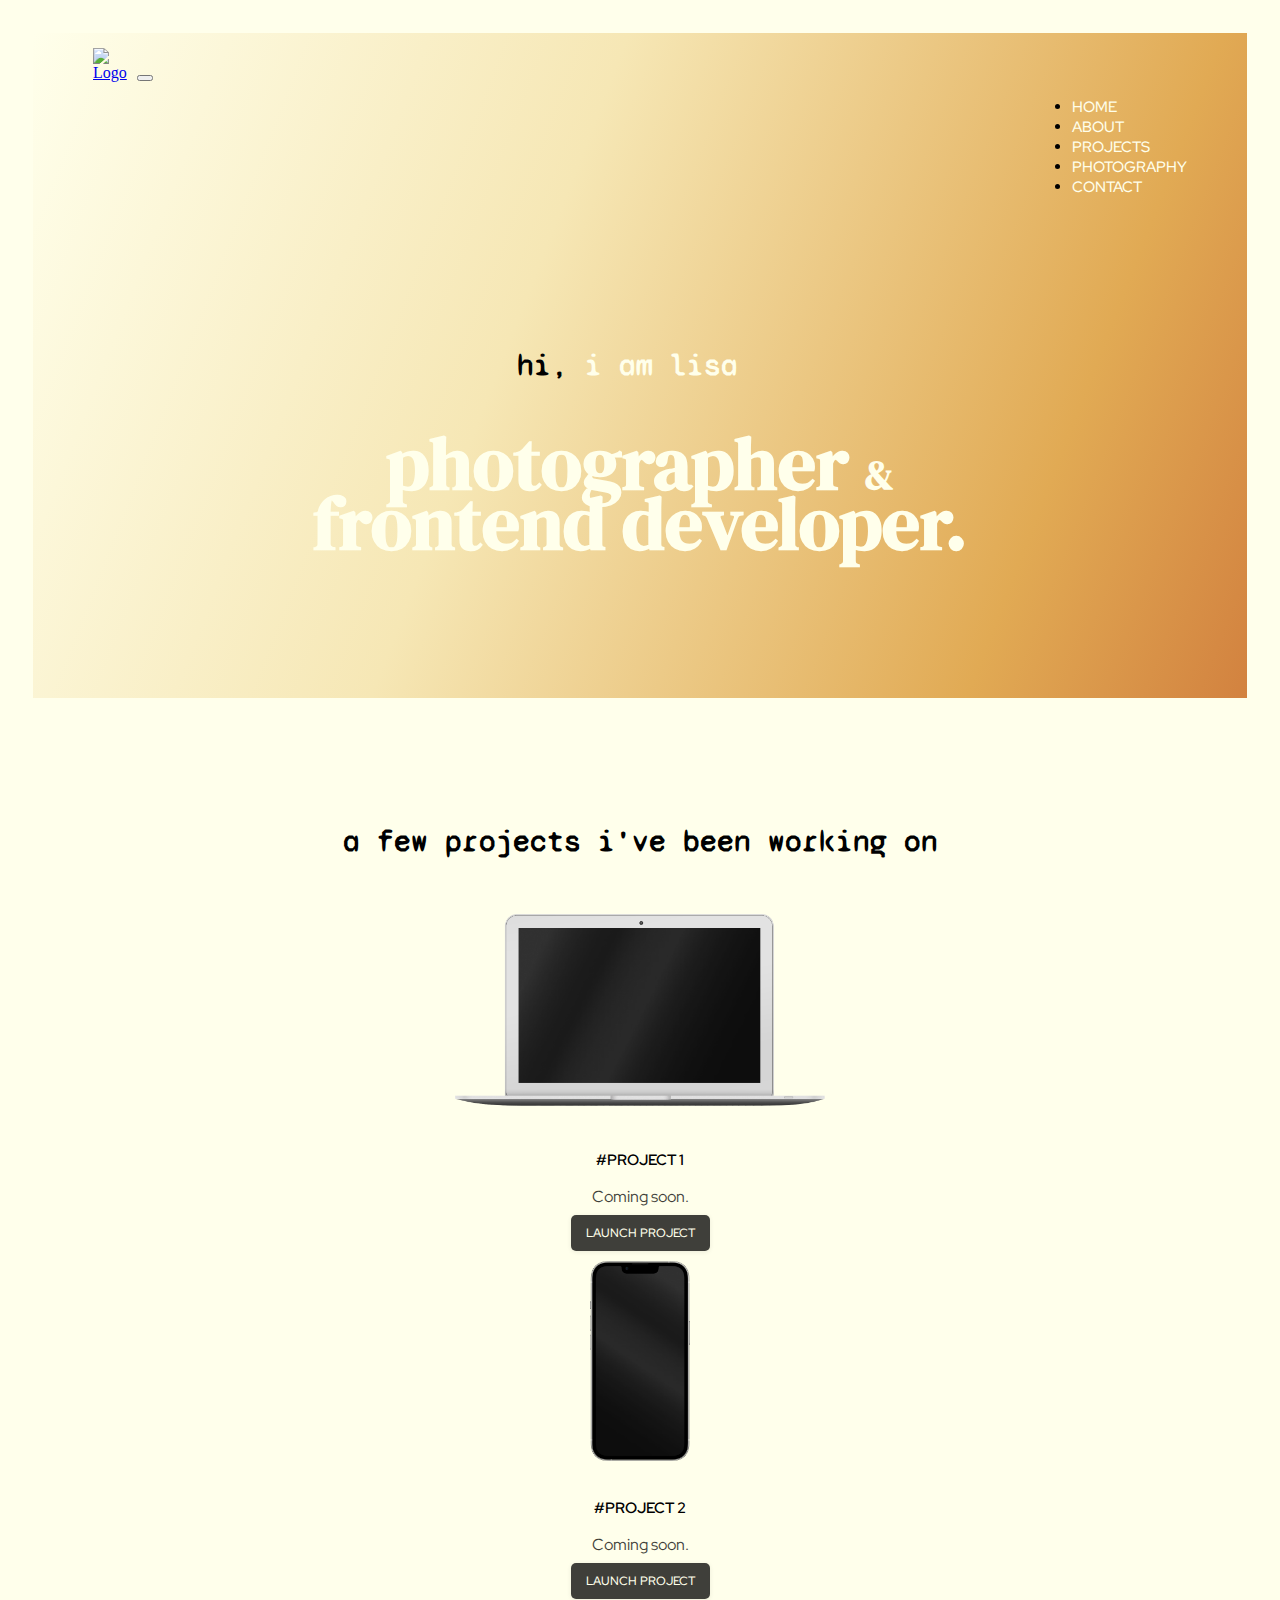
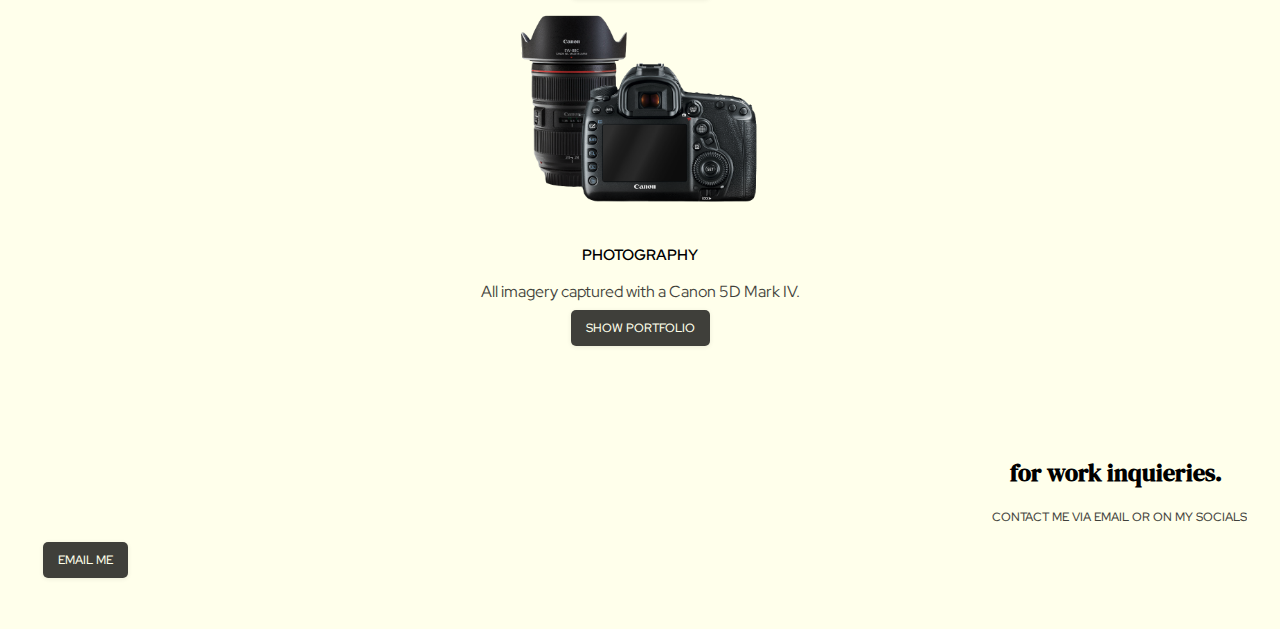
==== commit 02545b33: "changes to social links" ====
--- a/index.html
+++ b/index.html
@@ -123,10 +123,7 @@
             alt="Laptop"
           />
           <h2 class="preview-headline">#Project 1</h2>
-          <p class="preview-paragraph">
-            Lorem ipsum dolor sit amet, consectetur adipiscing elit, sed do
-            eiusmod tempor incididunt ut labore et dolore magna aliqua.
-          </p>
+          <p class="preview-paragraph">Coming soon.</p>
           <a class="buttons m-2" href="">Launch Project</a>
         </div>
         <div class="col-lg">
@@ -136,10 +133,7 @@
             alt="iPhone"
           />
           <h2 class="preview-headline">#Project 2</h2>
-          <p class="preview-paragraph">
-            Lorem ipsum dolor sit amet, consectetur adipiscing elit, sed do
-            eiusmod tempor incididunt ut labore et dolore magna aliqua.
-          </p>
+          <p class="preview-paragraph">Coming soon.</p>
           <a class="buttons m-2" href="">Launch Project</a>
         </div>
         <div class="col-lg">
@@ -150,8 +144,7 @@
           />
           <h2 class="preview-headline">Photography</h2>
           <p class="preview-paragraph">
-            Lorem ipsum dolor sit amet, consectetur adipiscing elit, sed do
-            eiusmod tempor incididunt ut labore et dolore magna aliqua.
+            All imagery captured with a Canon 5D Mark IV.
           </p>
           <a class="buttons m-2" href="photography.html">Show Portfolio</a>
         </div>
@@ -182,10 +175,10 @@
               ><i class="fa-brands fa-linkedin socials"></i
             ></a>
             <a
-              href="https://www.facebook.com/lisacandemyr"
+              href="https://github.com/lisacandemyr"
               target="_blank"
               rel="noreferrer"
-              ><i class="fa-brands fa-facebook socials"></i
+              ><i class="fa-brands fa-github socials"></i
             ></a>
             <a
               href="https://www.instagram.com/lisacandemyr"
--- a/app.css
+++ b/app.css
@@ -312,11 +312,14 @@
   text-align: center;
 }
 
+.photography-container .col-lg-3 {
+  padding: 0;
+}
+
 .card {
   background: var(--primary-white);
   border-style: 1px solid #000;
-  margin: 20px;
-  max-width: 300px;
+  margin: 15px;
   padding: 10px;
   text-align: center;
   max-width: 18rem;
@@ -346,8 +349,6 @@
 
 .photo-container img {
   width: 100%;
-  transform: translateY(30px);
-  transition: opacity 0.5s, transform 0.5s;
 }
 
 .image-fade-in {
@@ -524,7 +525,7 @@
 
 @media (max-width: 584.5px) {
   .main-headline {
-    font-size: 20px;
+    font-size: 25px;
   }
 
   .main-description,
@@ -537,7 +538,7 @@
   }
 
   .previews-headline {
-    font-size: 20px;
+    font-size: 18px;
   }
 
   .preview-image {
@@ -565,9 +566,13 @@
 }
 
 @media (max-width: 400px) {
+  .main-headline {
+    font-size: 20px;
+  }
+
   .main-description,
   .contact-headline {
-    font-size: 25px;
+    font-size: 30px;
   }
 
   .previews-headline {
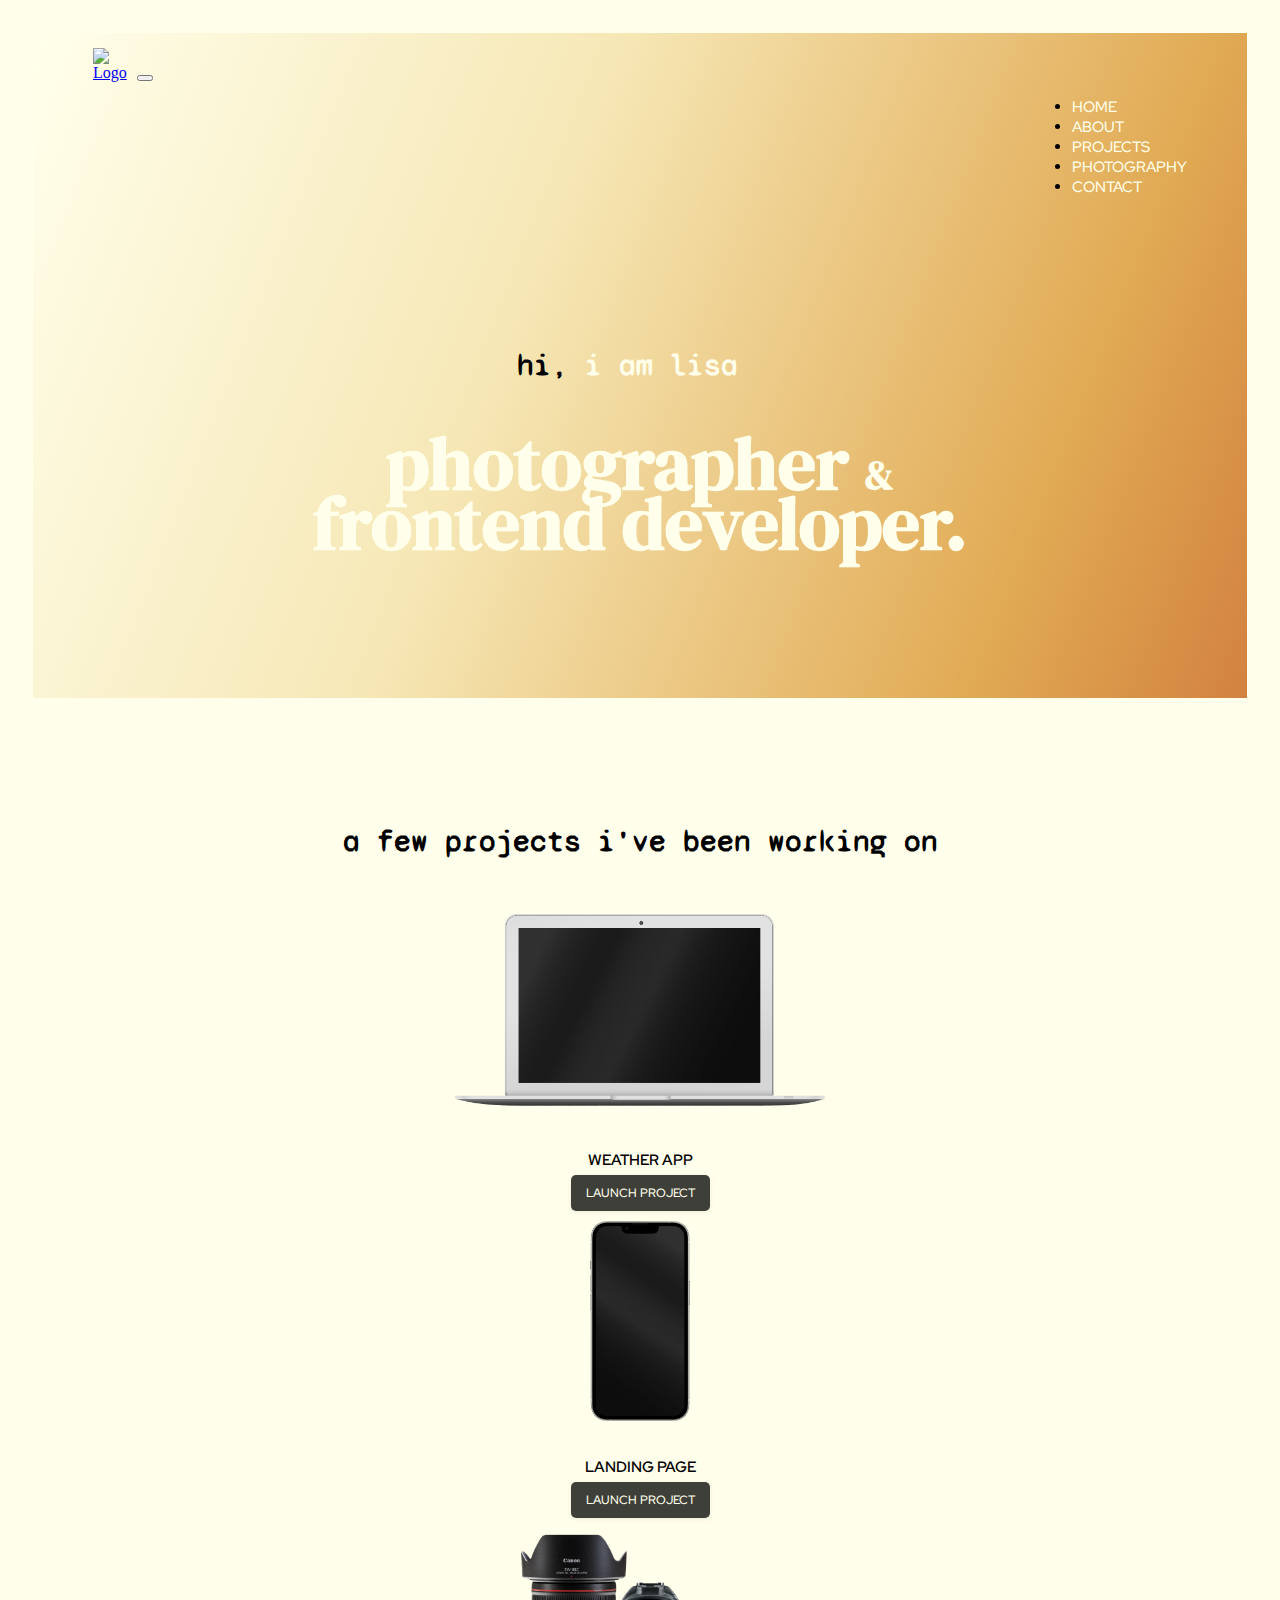
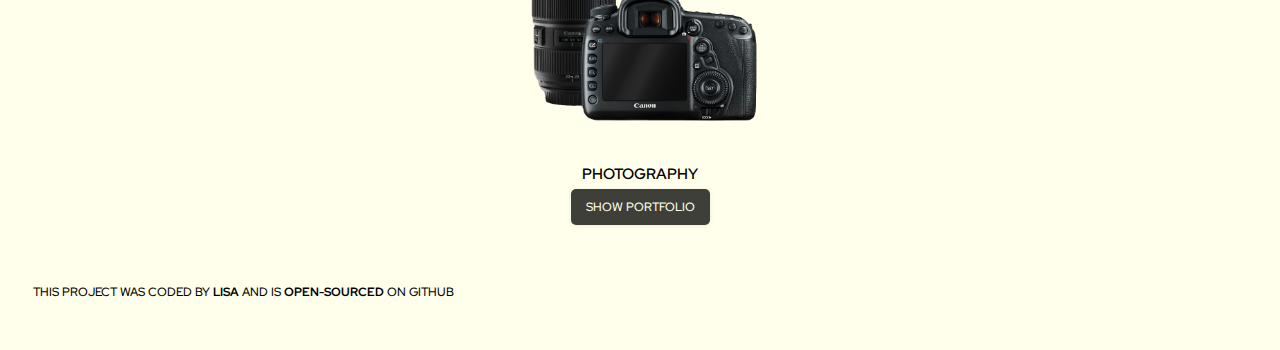
==== commit 8afffdb8: "added SEO to titles and navigation links" ====
--- a/index.html
+++ b/index.html
@@ -2,6 +2,10 @@
 <html lang="en">
   <head>
     <meta charset="UTF-8" />
+    <meta
+      name="description"
+      content="Lisa is a Swedish Photographer and Frontend Developer based in Bath, UK."
+    />
     <meta name="viewport" content="width=device-width, initial-scale=1.0" />
     <link
       href="https://cdn.jsdelivr.net/npm/bootstrap@5.3.2/dist/css/bootstrap.min.css"
@@ -18,7 +22,7 @@
       rel="stylesheet"
     />
     <link rel="stylesheet" href="app.css" />
-    <title>Document</title>
+    <title>Photographer & Frontend Developer - Lisa Viktoria - Homepage</title>
     <script
       src="https://cdn.jsdelivr.net/npm/bootstrap@5.3.2/dist/js/bootstrap.bundle.min.js"
       integrity="sha384-C6RzsynM9kWDrMNeT87bh95OGNyZPhcTNXj1NW7RuBCsyN/o0jlpcV8Qyq46cDfL"
@@ -54,17 +58,29 @@
             <div class="collapse navbar-collapse" id="navbarNav">
               <ul class="navbar-nav text-end">
                 <li class="nav-item">
-                  <a class="nav-link" aria-current="page" href="index.html"
+                  <a
+                    class="nav-link"
+                    aria-current="page"
+                    href="index.html"
+                    title="Homepage"
                     >Home</a
                   >
                 </li>
                 <li class="nav-item">
-                  <a class="nav-link" aria-current="page" href="about.html"
+                  <a
+                    class="nav-link"
+                    aria-current="page"
+                    href="about.html"
+                    title="About Lisa"
                     >About</a
                   >
                 </li>
                 <li class="nav-item">
-                  <a class="nav-link" aria-current="page" href="projects.html"
+                  <a
+                    class="nav-link"
+                    aria-current="page"
+                    href="projects.html"
+                    title="Lisa's Projects"
                     >Projects</a
                   >
                 </li>
@@ -73,11 +89,16 @@
                     class="nav-link"
                     aria-current="page"
                     href="photography.html"
+                    title="Lisa's Photography"
                     >Photography</a
                   >
                 </li>
                 <li class="nav-item">
-                  <a class="nav-link" aria-current="page" href="contact.html"
+                  <a
+                    class="nav-link"
+                    aria-current="page"
+                    href="contact.html"
+                    title="Contact Lisa"
                     >Contact</a
                   >
                 </li>
@@ -122,9 +143,14 @@
             src="images/laptop.png"
             alt="Laptop"
           />
-          <h2 class="preview-headline">#Project 1</h2>
-          <p class="preview-paragraph">Coming soon.</p>
-          <a class="buttons m-2" href="">Launch Project</a>
+          <h2 class="preview-headline mb-3">Weather App</h2>
+          <a
+            class="buttons mt-5"
+            href="https://www.shecodes.io/workshops/shecodes-plus-a46f6152-03d3-4308-89ab-b815ed4ac08b/projects/1849681"
+            target="_blank"
+            rel="noreferrer"
+            >Launch Project</a
+          >
         </div>
         <div class="col-lg">
           <img
@@ -132,9 +158,14 @@
             src="images/iphone.png"
             alt="iPhone"
           />
-          <h2 class="preview-headline">#Project 2</h2>
-          <p class="preview-paragraph">Coming soon.</p>
-          <a class="buttons m-2" href="">Launch Project</a>
+          <h2 class="preview-headline mb-3">Landing Page</h2>
+          <a
+            class="buttons mt-5"
+            href="https://www.shecodes.io/workshops/shecodes-basics-add-on-d91b55d2-871a-4760-8f6e-f8eabc39b95d/projects/1827946"
+            target="_blank"
+            rel="noreferrer"
+            >Launch Project</a
+          >
         </div>
         <div class="col-lg">
           <img
@@ -142,52 +173,25 @@
             src="images/camera.png"
             alt="Camera"
           />
-          <h2 class="preview-headline">Photography</h2>
-          <p class="preview-paragraph">
-            All imagery captured with a Canon 5D Mark IV.
-          </p>
-          <a class="buttons m-2" href="photography.html">Show Portfolio</a>
+          <h2 class="preview-headline mb-3">Photography</h2>
+          <a class="buttons mt-5" href="photography.html">Show Portfolio</a>
         </div>
       </div>
     </div>
     <footer>
-      <div class="footer-container">
-        <div class="row">
-          <div class="col-md">
-            <h2 class="footer-headline">For Work Inquieries.</h2>
-            <p class="footer-paragraph">
-              Contact me via email or on my socials
-              <i class="fa-solid fa-arrow-right-long"></i>
-            </p>
-          </div>
-          <div class="col-md">
-            <a
-              href="mailto:lisa_candemyr@hotmail.com"
-              target="_blank"
-              rel="noreferrer"
-              class="buttons"
-              >Email Me</a
-            >
-            <a
-              href="https://www.linkedin.com/in/lisa-candemyr/"
-              target="_blank"
-              rel="noreferrer"
-              ><i class="fa-brands fa-linkedin socials"></i
-            ></a>
-            <a
-              href="https://github.com/lisacandemyr"
-              target="_blank"
-              rel="noreferrer"
-              ><i class="fa-brands fa-github socials"></i
-            ></a>
-            <a
-              href="https://www.instagram.com/lisacandemyr"
-              target="_blank"
-              rel="noreferrer"
-              ><i class="fa-brands fa-instagram socials"></i
-            ></a>
-          </div>
-        </div>
+      <div class="text-center">
+        <p class="credit">
+          This project was coded by <strong>Lisa</strong> and is
+          <strong>Open-Sourced</strong>
+          on GitHub
+          <a
+            href="https://github.com/lisacandemyr/personal-portfolio"
+            target="_blank"
+            rel="noreferrer"
+            title="Link to Lisa's GitHub Project"
+            ><i class="fa-brands fa-github socials"></i
+          ></a>
+        </p>
       </div>
     </footer>
   </body>
--- a/app.css
+++ b/app.css
@@ -455,6 +455,14 @@
   transform: none;
 }
 
+.credit {
+  font-family: var(--font-family-paragraph);
+  font-size: 12px;
+  font-weight: 500;
+  margin-top: 50px;
+  text-transform: uppercase;
+}
+
 @media (max-width: 1150px) {
   .about-headline {
     font-size: 40px;
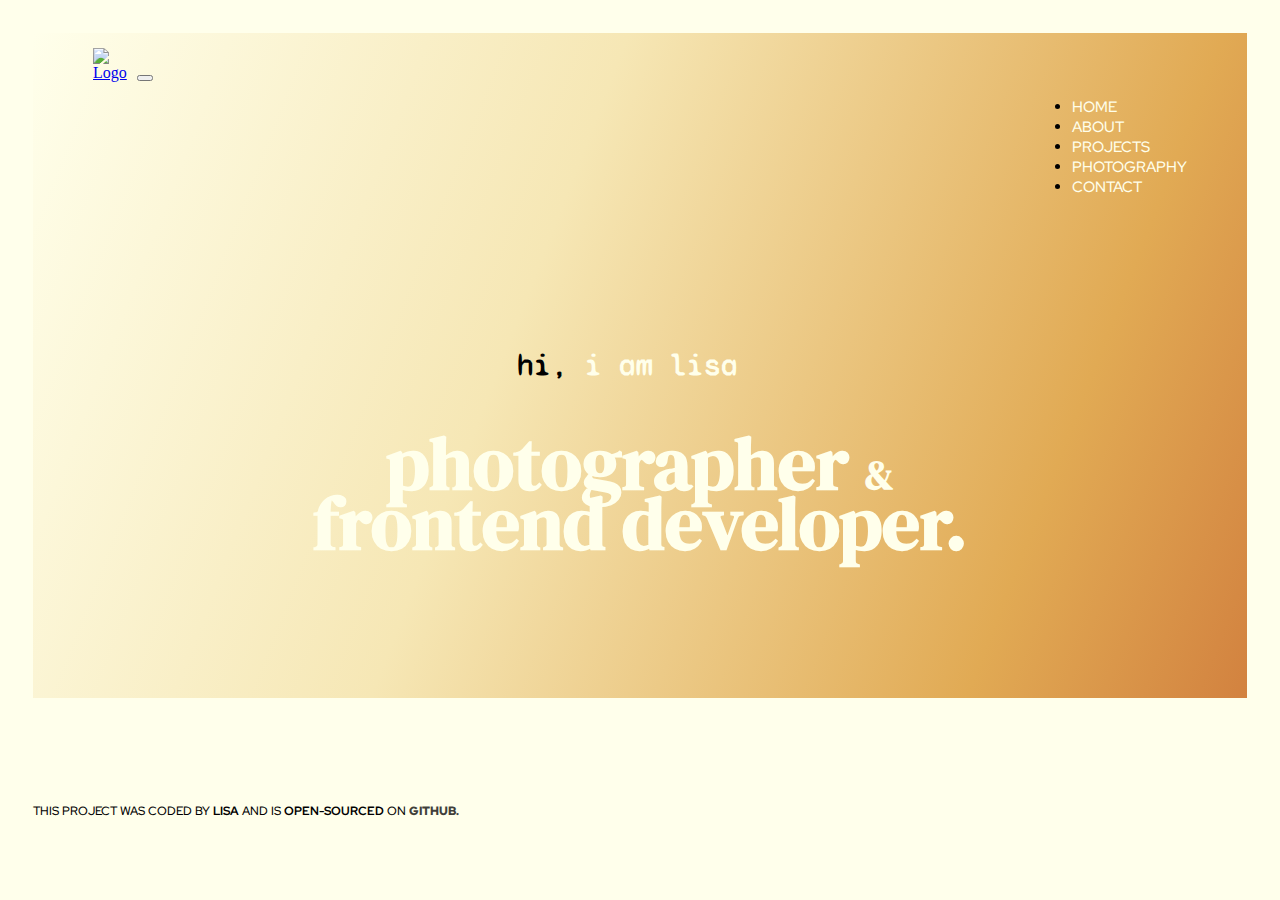
==== commit 76591a1e: "removing preview section" ====
--- a/index.html
+++ b/index.html
@@ -134,63 +134,19 @@
         </div>
       </div>
     </div>
-    <h2 class="previews-headline">A Few Projects I've Been Working On</h2>
-    <div class="preview-container">
-      <div class="row">
-        <div class="col-lg">
-          <img
-            class="img-fluid preview-image"
-            src="images/laptop.png"
-            alt="Laptop"
-          />
-          <h2 class="preview-headline mb-3">Weather App</h2>
-          <a
-            class="buttons mt-5"
-            href="https://www.shecodes.io/workshops/shecodes-plus-a46f6152-03d3-4308-89ab-b815ed4ac08b/projects/1849681"
-            target="_blank"
-            rel="noreferrer"
-            >Launch Project</a
-          >
-        </div>
-        <div class="col-lg">
-          <img
-            class="img-fluid preview-image"
-            src="images/iphone.png"
-            alt="iPhone"
-          />
-          <h2 class="preview-headline mb-3">Landing Page</h2>
-          <a
-            class="buttons mt-5"
-            href="https://www.shecodes.io/workshops/shecodes-basics-add-on-d91b55d2-871a-4760-8f6e-f8eabc39b95d/projects/1827946"
-            target="_blank"
-            rel="noreferrer"
-            >Launch Project</a
-          >
-        </div>
-        <div class="col-lg">
-          <img
-            class="img-fluid preview-image"
-            src="images/camera.png"
-            alt="Camera"
-          />
-          <h2 class="preview-headline mb-3">Photography</h2>
-          <a class="buttons mt-5" href="photography.html">Show Portfolio</a>
-        </div>
-      </div>
-    </div>
     <footer>
       <div class="text-center">
         <p class="credit">
           This project was coded by <strong>Lisa</strong> and is
-          <strong>Open-Sourced</strong>
-          on GitHub
+          <strong>Open-Sourced</strong> on
           <a
             href="https://github.com/lisacandemyr/personal-portfolio"
             target="_blank"
             rel="noreferrer"
             title="Link to Lisa's GitHub Project"
-            ><i class="fa-brands fa-github socials"></i
-          ></a>
+            class="github-link"
+            >GitHub.</a
+          >
         </p>
       </div>
     </footer>
--- a/app.css
+++ b/app.css
@@ -150,54 +150,6 @@
   transition: all 500ms ease-in-out;
 }
 
-.previews-headline {
-  font-family: var(--font-family-sub-heading);
-  font-size: 30px;
-  padding-bottom: 10px;
-  text-align: center;
-  text-transform: lowercase;
-}
-
-.preview-container {
-  display: flex;
-  flex-direction: column;
-  justify-content: center;
-}
-
-.preview-container .row {
-  gap: 50px;
-  text-align: center;
-}
-
-.preview-container .col-lg {
-  min-width: 400px;
-}
-
-.preview-headline {
-  font-family: var(--font-family-paragraph);
-  font-size: 15px;
-  font-weight: 600;
-  text-transform: uppercase;
-}
-
-.preview-paragraph {
-  font-family: var(--font-family-paragraph);
-  opacity: 0.75;
-}
-
-.preview-paragraph:hover {
-  cursor: context-menu;
-  opacity: 1;
-  transform: scale(1.015);
-  transition: all 500ms ease-in-out;
-}
-
-.preview-image {
-  margin: 20px;
-  max-height: 200px;
-  max-width: 400px;
-}
-
 .about-container {
   display: flex;
   justify-content: center;
@@ -258,8 +210,7 @@
 }
 
 .projects-container .row {
-  gap: 50px;
-  margin: 15px;
+  margin-top: 15px;
   text-align: center;
 }
 
@@ -459,8 +410,21 @@
   font-family: var(--font-family-paragraph);
   font-size: 12px;
   font-weight: 500;
-  margin-top: 50px;
+  margin-top: 5px;
   text-transform: uppercase;
+  text-decoration: none;
+}
+
+.credit a {
+  margin: 0;
+}
+
+.github-link {
+  font-family: var(--font-family-paragraph);
+  font-size: 12px;
+  font-weight: 900;
+  text-transform: uppercase;
+  text-decoration: none;
 }
 
 @media (max-width: 1150px) {
@@ -502,11 +466,6 @@
     font-size: 55px;
   }
 
-  .previews-headline {
-    font-size: 25px;
-    margin-top: -50px;
-  }
-
   .footer-container {
     text-align: center;
   }
@@ -545,20 +504,6 @@
     font-size: 25px;
   }
 
-  .previews-headline {
-    font-size: 18px;
-  }
-
-  .preview-image {
-    margin: 20px;
-    max-height: 200px;
-    max-width: 250px;
-  }
-
-  .preview-container .col-lg {
-    min-width: 300px;
-  }
-
   .project-image {
     margin: 0 0 10px 0;
     max-width: 250px;
@@ -583,10 +528,6 @@
     font-size: 30px;
   }
 
-  .previews-headline {
-    font-size: 15px;
-  }
-
   .projects-headline,
   .photography-headline {
     font-size: 30px;
